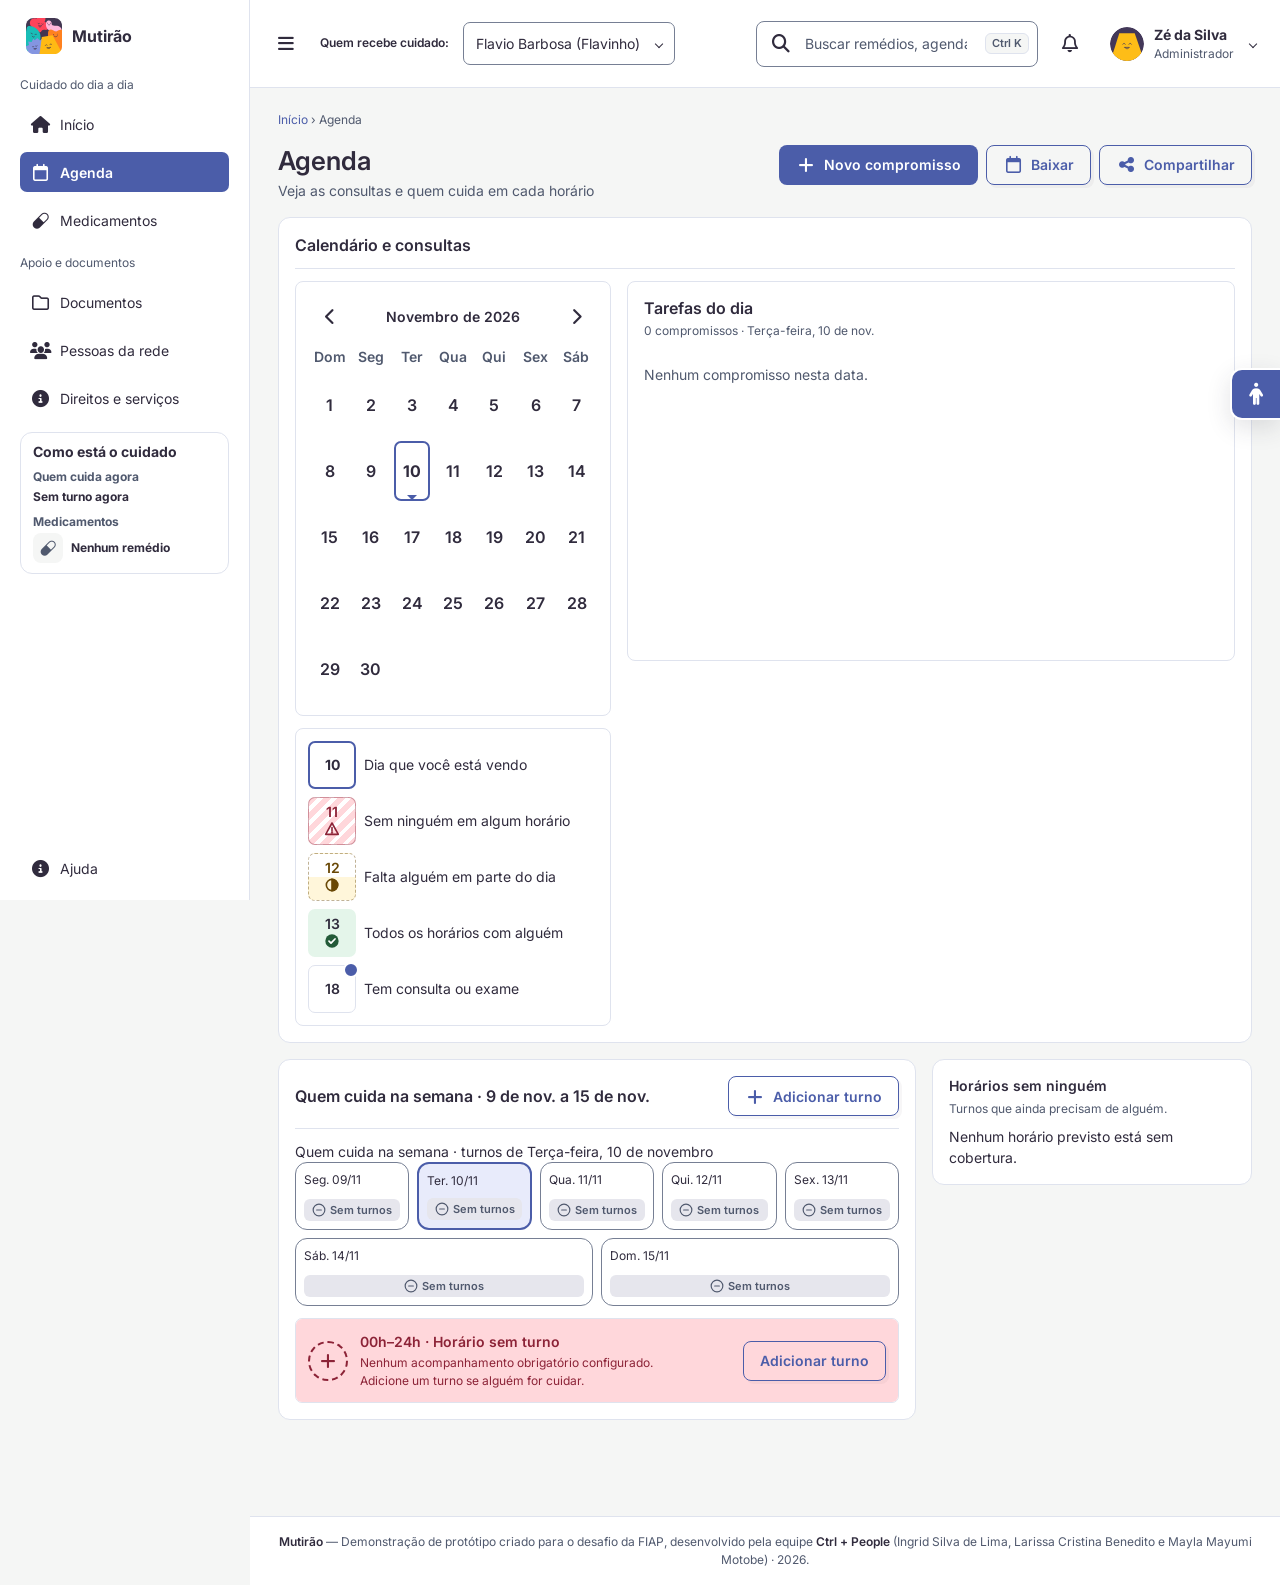
==== agenda.html @ a6b00990 "feat: adiciona rodape semantico nas paginas e ajusta altura do login" ====
<!doctype html>
<html lang="pt-BR">

<head>
  <meta charset="UTF-8" />
  <meta name="viewport" content="width=device-width, initial-scale=1.0" />

  <!-- SEO Principal -->
  <title>Mutirão | Agenda de Turnos, Compromissos e Escalas</title>
  <meta name="description"
    content="Organize turnos de cuidado, compromissos e tarefas diárias em uma agenda compartilhada entre familiares e cuidadores no Mutirão." />
  <meta name="robots" content="index, follow" />
  <meta name="application-name" content="Mutirão" />
  <meta name="author"
    content="Grupo Ctrl + People — Ingrid Silva de Lima, Larissa Cristina Benedito e Mayla Mayumi Motobe" />
  <meta name="theme-color" content="#8495E1" />

  <!-- Open Graph / Compartilhamento Social -->
  <meta property="og:type" content="website" />
  <meta property="og:locale" content="pt_BR" />
  <meta property="og:site_name" content="Mutirão" />
  <meta property="og:title" content="Mutirão | Agenda de Turnos, Compromissos e Escalas" />
  <meta property="og:description"
    content="Organize turnos de cuidado, compromissos e tarefas diárias em uma agenda compartilhada entre familiares e cuidadores no Mutirão." />

  <!-- Twitter Card -->
  <meta name="twitter:card" content="summary_large_image" />
  <meta name="twitter:title" content="Mutirão | Agenda de Turnos, Compromissos e Escalas" />
  <meta name="twitter:description"
    content="Organize turnos de cuidado, compromissos e tarefas diárias em uma agenda compartilhada entre familiares e cuidadores no Mutirão." />

  <link rel="canonical" href="https://mutirao-citizen-tech.vercel.app/agenda.html" />
  <meta property="og:url" content="https://mutirao-citizen-tech.vercel.app/agenda.html" />
  <meta property="og:image"
    content="https://mutirao-citizen-tech.vercel.app/assets/media/favicon_io/android-chrome-512x512.png" />
  <meta name="twitter:image"
    content="https://mutirao-citizen-tech.vercel.app/assets/media/favicon_io/android-chrome-512x512.png" />

  <!-- Favicons e Web App Manifest -->
  <link rel="icon" href="assets/media/favicon_io/favicon.ico" sizes="any" />
  <link rel="icon" type="image/png" sizes="32x32" href="assets/media/favicon_io/favicon-32x32.png" />
  <link rel="icon" type="image/png" sizes="16x16" href="assets/media/favicon_io/favicon-16x16.png" />
  <link rel="apple-touch-icon" sizes="180x180" href="assets/media/favicon_io/apple-touch-icon.png" />
  <link rel="manifest" href="assets/media/favicon_io/site.webmanifest" />

  <link rel="preconnect" href="https://fonts.googleapis.com" />
  <link rel="preconnect" href="https://fonts.gstatic.com" crossorigin />
  <link rel="stylesheet" href="https://fonts.googleapis.com/css2?family=Inter:wght@400;600;700&display=swap"
    media="print" onload="this.media='all'" />
  <noscript>
    <link rel="stylesheet" href="https://fonts.googleapis.com/css2?family=Inter:wght@400;600;700&display=swap" />
  </noscript>
  <link rel="stylesheet" href="https://cdnjs.cloudflare.com/ajax/libs/font-awesome/6.7.2/css/all.min.css"
    crossorigin="anonymous" referrerpolicy="no-referrer" />
  <link rel="stylesheet" href="https://cdn.jsdelivr.net/npm/bootstrap-icons@1.11.3/font/bootstrap-icons.min.css" />
  <link rel="stylesheet" href="assets/css/variaveis.css" />
  <link rel="stylesheet" href="assets/css/style.css" />
  <link rel="stylesheet" href="assets/css/acessibilidade.css" />
  <link rel="stylesheet" href="assets/css/mvp-telas.css" />
  <link rel="stylesheet" href="assets/css/componentes.css" />
  <link rel="stylesheet" href="assets/css/agenda.css" />
  <script src="assets/js/script.js" defer></script>
  <script src="assets/js/acessibilidade.js" defer></script>
  <script src="assets/js/nucleo-cuidado.js" defer></script>
  <script src="assets/js/agenda.js" defer></script>
</head>

<body>
  <a class="pular-conteudo" href="#conteudo">Pular para o conteúdo</a>
  <header class="barra-topo">
    <button id="alternar-menu" class="botao-icone" aria-label="Abrir ou fechar o menu" aria-controls="barra-lateral"
      aria-expanded="true"><i class="fa-solid fa-bars" aria-hidden="true"></i></button>
    <span class="barra-topo__rotulo-pessoa">Quem recebe cuidado:</span>
    <details class="seletor-pessoa">
      <summary>Pessoa acompanhada</summary>
      <div class="painel-flutuante"><span data-identidade-acompanhada>Pessoa acompanhada</span></div>
    </details>
    <div class="barra-topo__acoes">
      <button class="botao-icone" data-busca-topo aria-label="Buscar uma página"><i class="fa-solid fa-magnifying-glass"
          aria-hidden="true"></i></button>
      <details class="menu-notificacoes">
        <summary class="botao-icone botao-icone--notificacao" aria-label="Avisos (3 novos)">
          <i class="fa-regular fa-bell" aria-hidden="true"></i>
        </summary>
        <section class="painel-flutuante menu-notificacoes__painel" aria-labelledby="titulo-alertas">
          <header class="menu-notificacoes__cabecalho">
            <div>
              <h2 id="titulo-alertas">Avisos</h2>

            </div>
          </header>
          <ul class="menu-notificacoes__lista"></ul>
        </section>
      </details>
      <details class="menu-perfil">
        <summary aria-label="Menu do perfil de Zé da Silva"><img src="assets/media/mascotes/icone-mascote-cubado.svg"
            alt=""><span><strong>Zé da
              Silva</strong><small>Administrador</small></span></summary>
        <div class="painel-flutuante"><a href="meu-perfil.html"><i class="fa-regular fa-user" aria-hidden="true"></i>Meu
            perfil</a><a href="configuracoes.html"><i class="fa-solid fa-gear"
              aria-hidden="true"></i>Configurações</a><button type="button" class="painel-flutuante__acao--sair"
            data-acao="sair"><i class="fa-solid fa-right-from-bracket" aria-hidden="true"></i>Sair</button>
        </div>
      </details>
    </div>
  </header>
  <aside id="barra-lateral" class="barra-lateral">
    <a class="barra-lateral__marca" href="home.html">
      <img src="assets/media/marca/logo-mutirao.svg" alt="Mutirão" width="44" height="44" />
      <span>Mutirão</span>
    </a>
    <a class="barra-lateral__perfil-mobile" href="meu-perfil.html">
      <img src="assets/media/mascotes/icone-mascote-cubado.svg" alt="">
      <span><strong>Zé da Silva</strong><small>Administrador · Meu perfil</small></span>
      <span aria-hidden="true">›</span>
    </a>
    <nav aria-label="Menu principal">
      <p>Cuidado do dia a dia</p>
      <a href="home.html"><i class="fa-solid fa-house" aria-hidden="true"></i>Início</a>
      <a href="agenda.html" aria-current="page"><i class="fa-regular fa-calendar" aria-hidden="true"></i>Agenda</a>
      <a href="medicamentos.html"><i class="bi bi-capsule" aria-hidden="true"></i>Medicamentos</a>
      <p>Apoio e documentos</p>
      <a href="documentos.html"><i class="fa-regular fa-folder" aria-hidden="true"></i>Documentos</a>
      <a href="pessoas.html"><i class="fa-solid fa-users" aria-hidden="true"></i>Pessoas da rede</a>
      <a href="direitos.html"><i class="fa-solid fa-circle-info" aria-hidden="true"></i>Direitos e serviços</a>
    </nav>
    <section class="cartao-status" aria-labelledby="titulo-status">
      <h2 id="titulo-status">Como está o cuidado</h2>
      <h3>Quem cuida agora</h3>
      <div class="cartao-status__linha" data-status-turno><img src="assets/media/mascotes/icone-mascote-forma.svg"
          alt="" hidden><span><strong>Sem turno cadastrado</strong><small></small></span></div>
      <h3>Medicamentos</h3>
      <div class="cartao-status__linha" data-status-medicamento><i class="bi bi-capsule"
          aria-hidden="true"></i><span><strong>Nenhum remédio na rotina</strong><small></small></span></div>
    </section>
    <nav class="barra-lateral__suporte" aria-label="Ajuda e ajustes"><a class="barra-lateral__link--apenas-mobile"
        href="configuracoes.html"><i class="fa-solid fa-gear" aria-hidden="true"></i>Configurações</a><a
        href="ajuda.html"><i class="fa-solid fa-circle-info" aria-hidden="true"></i>Ajuda</a><button type="button"
        class="barra-lateral__link--apenas-mobile barra-lateral__link--sair" data-acao="sair"><i
          class="fa-solid fa-right-from-bracket" aria-hidden="true"></i>Sair</button></nav>
  </aside>
  <main class="conteudo-pagina agenda" id="conteudo" data-pagina-mvp="agenda">
    <nav class="agenda__trilha" aria-label="Você está em"><a href="home.html">Início</a> <span
        aria-hidden="true">›</span> Agenda</nav>
    <header class="agenda__cabecalho">
      <div>
        <h1>Agenda</h1>
        <p>Veja as consultas e quem cuida em cada horário</p>
      </div>
      <div class="agenda__acoes">
        <button type="button" class="botao botao--primario" data-dialogo="dialogo-novo-compromisso"><i
            class="fa-solid fa-plus" aria-hidden="true"></i> Novo compromisso</button>
        <button type="button" class="botao botao--secundario" data-dialogo="dialogo-exportar-agenda"><i
            class="fa-regular fa-calendar" aria-hidden="true"></i> Baixar</button>
        <button type="button" class="botao botao--secundario" data-dialogo="dialogo-compartilhar-agenda"><i
            class="fa-solid fa-share-nodes" aria-hidden="true"></i> Compartilhar</button>
      </div>
    </header>

    <section class="cartao agenda__painel">
      <h2>Calendário e consultas</h2>
      <div class="agenda__visao-geral">
        <div class="agenda__coluna-calendario">
          <div class="calendario-mensal" data-mes="agenda">
            <div class="calendario-mensal__cabecalho">
              <button type="button" class="botao-icone" data-passo-mes="-1" aria-label="Mês anterior"><i
                  class="fa-solid fa-chevron-left" aria-hidden="true"></i></button>
              <strong data-titulo-mes></strong>
              <button type="button" class="botao-icone" data-passo-mes="1" aria-label="Próximo mês"><i
                  class="fa-solid fa-chevron-right" aria-hidden="true"></i></button>
            </div>
            <div class="calendario-mensal__grade" role="group" aria-label="Calendário">
              <span aria-hidden="true">Dom</span><span aria-hidden="true">Seg</span><span
                aria-hidden="true">Ter</span><span aria-hidden="true">Qua</span><span aria-hidden="true">Qui</span><span
                aria-hidden="true">Sex</span><span aria-hidden="true">Sáb</span>
              <div class="calendario-mensal__dias"></div>
            </div>
          </div>
          <div class="agenda__legenda">
            <p><span class="agenda__amostra agenda__amostra--selecionado" aria-hidden="true">10</span> Dia que você está
              vendo</p>
            <p><span class="agenda__amostra calendario-mensal__dia--sem-ninguem" aria-hidden="true">11<span
                  class="calendario-mensal__simbolo"><svg viewBox="0 0 24 24" width="16" height="16" fill="none"
                    stroke="currentColor" stroke-width="2.4" stroke-linecap="round" stroke-linejoin="round">
                    <path d="M12 3 2.5 20h19z" />
                    <path d="M12 10v4.5" />
                    <circle cx="12" cy="17.3" r=".6" fill="currentColor" />
                  </svg></span></span> Sem ninguém em algum horário</p>
            <p><span class="agenda__amostra calendario-mensal__dia--parcial" aria-hidden="true">12<span
                  class="calendario-mensal__simbolo"><svg viewBox="0 0 24 24" width="16" height="16" fill="none"
                    stroke="currentColor" stroke-width="2.4">
                    <circle cx="12" cy="12" r="8.5" />
                    <path d="M12 3.5a8.5 8.5 0 0 1 0 17z" fill="currentColor" />
                  </svg></span></span> Falta alguém em parte do dia</p>
            <p><span class="agenda__amostra calendario-mensal__dia--coberto" aria-hidden="true">13<span
                  class="calendario-mensal__simbolo"><svg viewBox="0 0 24 24" width="16" height="16">
                    <circle cx="12" cy="12" r="10" fill="currentColor" />
                    <path d="m7.5 12.3 3 3 6-6.3" fill="none" stroke="#fff" stroke-width="2.6" stroke-linecap="round"
                      stroke-linejoin="round" />
                  </svg></span></span> Todos os horários com alguém</p>
            <p><span class="agenda__amostra calendario-mensal__dia--consulta" aria-hidden="true">18<span
                  class="calendario-mensal__selo-consulta"></span></span> Tem consulta ou exame</p>
          </div>
        </div>

        <section class="agenda__tarefas">
          <div class="agenda__tarefas-cabecalho">
            <h3>Tarefas do dia</h3>
            <p data-resumo-dia></p>
          </div>
          <div class="agenda__lacuna" data-lacuna-dia hidden>
            <span class="agenda__icone-descoberto" aria-hidden="true"><i class="fa-solid fa-plus"></i></span>
            <div>
              <strong data-titulo-lacuna></strong>
              <p>Esse horário precisa de cobertura.</p>
            </div>
            <a href="#escala" class="botao botao--secundario" data-ver-turno>Ver na escala</a>
          </div>
          <div data-eventos></div>
          <div data-tarefas-diarias></div>
        </section>
      </div>
    </section>

    <div class="agenda__inferior" id="escala">
      <section class="cartao agenda__painel">
        <div class="agenda__painel-cabecalho">
          <h2 data-titulo-escala tabindex="-1">Quem cuida na semana · 9 a 15 nov.</h2>
          <button type="button" class="botao botao--secundario" data-adicionar-turno-cabecalho
            data-dialogo-dinamico="dialogo-cobrir-horario" data-adicionar-turno hidden>
            <i class="fa-solid fa-plus" aria-hidden="true"></i> Adicionar turno
          </button>
        </div>
        <p class="agenda__subtitulo-escala" data-subtitulo-escala></p>
        <div class="agenda__semana" data-semana></div>
        <div data-turnos></div>
      </section>
      <section class="cartao agenda__painel agenda__descobertos">
        <h2>Horários sem ninguém</h2>
        <p>Turnos que ainda precisam de alguém.</p>
        <div data-lacunas></div>
      </section>
    </div>

    <dialog class="dialogo-mvp dialogo-mvp--compartilhar" id="dialogo-compartilhar-agenda"
      aria-labelledby="titulo-compartilhar-agenda">
      <div class="dialogo-mvp__cabecalho">
        <h2 id="titulo-compartilhar-agenda">Compartilhar agenda</h2>
        <form method="dialog"><button class="botao-icone" aria-label="Fechar"><i class="fa-solid fa-xmark"
              aria-hidden="true"></i></button></form>
      </div>
      <p>Escolha o período e o que quer mandar para a família.</p>
      <label class="dialogo-mvp__rotulo-compartilhar">Período
        <select data-periodo-compartilhar>
          <option value="semana" selected>Semana escolhida</option>
          <option value="dia">Só o dia escolhido</option>
        </select>
      </label>
      <fieldset class="dialogo-mvp__opcoes">
        <legend>O que vai na mensagem</legend>
        <label><input type="checkbox" value="Compromissos" checked> Consultas e compromissos da semana</label>
        <label><input type="checkbox" value="Escala de quem cuida"> Escala de quem cuida</label>
        <label><input type="checkbox" value="Tarefas"> Tarefas do dia</label>
      </fieldset>
      <label class="dialogo-mvp__rotulo-compartilhar">Como a mensagem vai ficar<textarea data-previa-compartilhar
          readonly rows="6"></textarea></label>
      <p class="dialogo-mvp__retorno" data-retorno-compartilhar role="status" aria-live="polite"></p>
      <div class="dialogo-mvp__acoes">
        <button class="botao botao--secundario" type="button" data-compartilhar="copy"><i class="fa-regular fa-copy"
            aria-hidden="true"></i> Copiar</button>
        <button class="botao botao--secundario" type="button" data-compartilhar="whatsapp"><i
            class="fa-brands fa-whatsapp" aria-hidden="true"></i> Abrir no WhatsApp</button>
        <button class="botao botao--secundario" type="button" data-compartilhar="email"><i
            class="fa-regular fa-envelope" aria-hidden="true"></i> Abrir no e-mail</button>
        <button class="botao botao--primario" type="button" data-compartilhar="native"><i
            class="fa-solid fa-share-nodes" aria-hidden="true"></i> Compartilhar</button>
      </div>
      <p role="status" data-status-compartilhar></p>
    </dialog>

    <dialog class="dialogo-mvp dialogo-mvp--compacto" id="dialogo-exportar-agenda"
      aria-labelledby="titulo-exportar-agenda">
      <div class="dialogo-mvp__cabecalho">
        <h2 id="titulo-exportar-agenda">Baixar agenda</h2>
        <form method="dialog"><button class="botao-icone" aria-label="Fechar"><i class="fa-solid fa-xmark"
              aria-hidden="true"></i></button></form>
      </div>
      <p>Baixe as consultas do mês para colocar no calendário do celular (Google Agenda, Apple Calendário ou Outlook).
      </p>
      <div class="dialogo-mvp__acoes">
        <button type="button" class="botao botao--secundario" data-fechar-dialogo>Fechar</button>
        <button data-agenda-exportar class="botao botao--primario" type="button">Baixar o calendário</button>
      </div>
    </dialog>

    <dialog class="dialogo-mvp" id="dialogo-novo-compromisso" aria-labelledby="titulo-novo-compromisso">
      <div class="dialogo-mvp__cabecalho">
        <h2 id="titulo-novo-compromisso" data-titulo-dialogo-evento>Novo compromisso</h2>
        <form method="dialog"><button class="botao-icone" aria-label="Fechar"><i class="fa-solid fa-xmark"
              aria-hidden="true"></i></button></form>
      </div>
      <form class="formulario-mvp" data-formulario-mvp="evento">
        <input type="hidden" name="id" value="">
        <label>Título<input type="text" name="titulo" value="" required></label>
        <label>Data<input type="date" name="dia" value="2026-11-10" required></label>
        <label>Horário<input type="time" name="hora" value="" required></label>
        <label>Local<input type="text" name="local" value="" required></label>
        <label>Quem acompanha<select name="acompanhante" required></select></label>
        <div class="dialogo-mvp__acoes">
          <button type="button" class="botao botao--secundario" data-fechar-dialogo>Cancelar</button>
          <button type="submit" class="botao botao--primario">Salvar compromisso</button>
        </div>
      </form>
    </dialog>

    <dialog class="dialogo-mvp" id="dialogo-cobrir-horario" aria-labelledby="titulo-cobrir-horario">
      <div class="dialogo-mvp__cabecalho">
        <h2 id="titulo-cobrir-horario">Horário sem ninguém</h2>
        <form method="dialog"><button class="botao-icone" aria-label="Fechar"><i class="fa-solid fa-xmark"
              aria-hidden="true"></i></button></form>
      </div>
      <div class="dialogo-mvp__aviso-caixa dialogo-mvp__aviso-caixa--alerta">
        <strong data-contexto-turno></strong>
        <span>Ninguém da família pegou esse horário ainda.</span>
      </div>
      <form class="formulario-mvp" data-formulario-mvp="cobertura">
        <label hidden>Com que frequência?
          <select name="escopoTurno" disabled>
            <option value="pontual">Só nesta data</option>
            <option value="semanal">Repetir toda semana neste dia</option>
            <option value="diario">Repetir todos os dias</option>
          </select>
        </label>
        <div class="dialogo-mvp__opcoes">
          <label><input type="checkbox" name="cobrirTudo" checked data-cobrir-tudo> Ficar o horário todo</label>
        </div>
        <div class="agenda__grade-horarios" data-horarios-cobertura hidden>
          <label>Chego às<select name="inicio"></select></label>
          <label>Saio às<select name="fim"></select></label>
        </div>
        <p class="agenda__previa-turno" data-previa-nova-cobertura></p>
        <div class="dialogo-mvp__acoes">
          <button type="button" class="botao botao--secundario" data-fechar-dialogo>Voltar</button>
          <button type="button" class="botao botao--secundario" data-abrir-atribuir-turno>Pedir para alguém</button>
          <button type="submit" class="botao botao--primario">Ficar nesse horário</button>
        </div>
      </form>
    </dialog>

    <dialog class="dialogo-mvp dialogo-mvp--compacto" id="dialogo-atribuir-turno"
      aria-labelledby="titulo-atribuir-turno">
      <div class="dialogo-mvp__cabecalho">
        <h2 id="titulo-atribuir-turno">Pedir para alguém</h2>
        <form method="dialog"><button class="botao-icone" aria-label="Fechar"><i class="fa-solid fa-xmark"
              aria-hidden="true"></i></button></form>
      </div>
      <p data-atribuir-contexto>Pessoa acompanhada</p>
      <form class="formulario-mvp" data-formulario-mvp="atribuir-turno">
        <label>Responsável
          <select name="responsavel" data-opcoes-rede required>
            <option value="">Selecione uma pessoa</option>
          </select>
        </label>
        <div class="dialogo-mvp__aviso-caixa">
          <strong>Antes de enviar</strong>
          <span>O horário só fica com alguém depois que a pessoa aceitar.</span>
        </div>
        <div class="dialogo-mvp__acoes">
          <button type="button" class="botao botao--secundario" data-voltar-cobrir>Voltar</button>
          <button type="submit" class="botao botao--primario">Enviar pedido</button>
        </div>
      </form>
    </dialog>

    <dialog class="dialogo-mvp" id="dialogo-editar-cobertura" aria-labelledby="titulo-editar-cobertura">
      <div class="dialogo-mvp__cabecalho">
        <h2 id="titulo-editar-cobertura">Mudar meu horário</h2>
        <form method="dialog"><button class="botao-icone" aria-label="Fechar"><i class="fa-solid fa-xmark"
              aria-hidden="true"></i></button></form>
      </div>
      <p class="dialogo-mvp__contexto" data-contexto-turno></p>
      <form class="formulario-mvp" data-formulario-mvp="editar-cobertura">
        <div class="agenda__grade-horarios">
          <label>Chego às<select name="inicio" required></select></label>
          <label>Saio às<select name="fim" required></select></label>
        </div>
        <p class="agenda__previa-turno" data-previa-cobertura></p>
        <div class="dialogo-mvp__secao" data-bloco-cancelar-lote hidden>
          <p class="dialogo-mvp__secao-titulo">Cancelamento em lote</p>
          <p class="formulario-mvp__ajuda" data-texto-cancelar-lote></p>
          <button type="button" class="botao botao--perigo" data-cancelar-todas-coberturas>Cancelar todas as minhas
            participações</button>
        </div>
        <div class="dialogo-mvp__acoes">
          <button type="button" class="botao botao--perigo" data-cancelar-cobertura>Não vou mais poder ficar</button>
          <button type="button" class="botao botao--secundario" data-fechar-dialogo>Voltar</button>
          <button type="submit" class="botao botao--primario">Salvar alterações</button>
        </div>
      </form>
    </dialog>

    <dialog class="dialogo-mvp dialogo-mvp--compacto" id="dialogo-detalhes-compromisso"
      aria-labelledby="titulo-detalhes-compromisso">
      <div class="dialogo-mvp__cabecalho">
        <h2 id="titulo-detalhes-compromisso">Detalhes do compromisso</h2>
        <form method="dialog"><button class="botao-icone" aria-label="Fechar"><i class="fa-solid fa-xmark"
              aria-hidden="true"></i></button></form>
      </div>
      <p data-detalhes-compromisso-pessoa>Pessoa acompanhada</p>
      <div class="dialogo-mvp__detalhe-texto" data-detalhes-compromisso></div>
      <div class="dialogo-mvp__acoes">
        <button type="button" class="botao botao--perigo" data-excluir-compromisso>Excluir</button>
        <button type="button" class="botao botao--secundario" data-editar-compromisso>Editar</button>
        <button type="button" class="botao botao--secundario" data-fechar-dialogo>Voltar à Agenda</button>
        <a class="botao botao--primario" href="documentos.html" data-ver-documentos-compromisso hidden>Ver
          documentos</a>
      </div>
    </dialog>

    <dialog class="dialogo-mvp dialogo-mvp--compacto" id="dialogo-tarefa-ubs" aria-labelledby="titulo-tarefa-ubs">
      <div class="dialogo-mvp__cabecalho">
        <h2 id="titulo-tarefa-ubs">Detalhes da tarefa</h2>
        <form method="dialog"><button class="botao-icone" aria-label="Fechar"><i class="fa-solid fa-xmark"
              aria-hidden="true"></i></button></form>
      </div>
      <p class="dialogo-mvp__contexto" data-tarefa-ubs-contexto></p>
      <div class="dialogo-mvp__acoes">
        <button type="button" class="botao botao--secundario" data-fechar-dialogo>Fechar</button>
        <a class="botao botao--secundario" href="documentos.html" data-documento-tarefa-ubs hidden>Ver receita em
          Documentos</a>
        <button type="button" class="botao botao--primario" data-concluir-tarefa-ubs>Marcar como retirada</button>
      </div>
    </dialog>

    <p role="status" class="agenda__status-geral" data-mvp-status></p>
  </main>
  <footer class="rodape-site">
    <p>
      <strong>Mutirão</strong> — Demonstração de protótipo criado para o desafio da FIAP, desenvolvido pela equipe
      <strong>Ctrl + People</strong> (Ingrid Silva de Lima, Larissa Cristina Benedito e Mayla Mayumi Motobe) · 2026.
    </p>
  </footer>
  <nav class="barra-inferior" aria-label="Atalhos principais">
    <a href="home.html"><i class="fa-solid fa-house" aria-hidden="true"></i>Início</a>
    <a href="agenda.html" aria-current="page"><i class="fa-regular fa-calendar" aria-hidden="true"></i>Agenda</a>
    <a href="medicamentos.html"><i class="bi bi-capsule" aria-hidden="true"></i>Medicamentos</a>
    <button type="button" id="botao-mais" aria-controls="barra-lateral" aria-expanded="false"><i
        class="fa-solid fa-bars" aria-hidden="true"></i>Mais</button>
  </nav>
  <!-- VLibras Widget -->
  <script src="https://vlibras.gov.br/app/vlibras-plugin.js"></script>
  <script>
    if (window.VLibras?.Widget) new window.VLibras.Widget({
      rootPath: 'https://vlibras.gov.br/app',
      personalization: 'https://vlibras.gov.br/config/default_logo.json',
      avatar: 'random',
      position: 'R',
    });
  </script>
</body>

</html>
---- assets/css/variaveis.css ----
:root {
  /* Cores da marca e neutras */
  --cor-primaria: #4B5DA9;
  --cor-primaria-hover: #3E4E96;
  --cor-secundaria-clara: #E8EBFB;
  --cor-neutra-escura-01: #302B3D;
  --cor-neutra-media: #50596E;
  --cor-neutra-clara-01: #F5F6F5;
  --cor-neutra-clara-02: #FFFFFF;
  --cor-neutra-clara-03: #DFE3EE;
  --cor-neutra-clara-04: #E6E6ED;

  /* Cores semânticas de superfície e texto */
  --cor-fundo-pagina: var(--cor-neutra-clara-01);
  --cor-superficie: var(--cor-neutra-clara-02);
  --cor-superficie-suave: var(--cor-secundaria-clara);
  --cor-texto-principal: var(--cor-neutra-escura-01);
  --cor-texto-secundario: var(--cor-neutra-media);
  --cor-borda-sutil: var(--cor-neutra-clara-03);
  --cor-borda-controle: #767F94;

  /* Cores semânticas de estado */
  --cor-aviso-sucesso: #235A38;
  --cor-aviso-sucesso-claro: #E4F5EA;
  --cor-aviso-atencao-claro: #FFF6DA;
  --cor-aviso-atencao-escuro: #694806;
  --cor-aviso-alerta-claro: #FFD7DB;
  --cor-aviso-alerta-escuro: #8C2337;
  --cor-aviso-info-claro: var(--cor-secundaria-clara);
  --cor-aviso-info-escuro: var(--cor-primaria);
  --cor-backdrop: #302b3d55;
  --cor-backdrop-dialogo: rgb(0 0 0 / 48%);

  /* Tipografia */
  --fonte-interface: "Inter", system-ui, sans-serif;
  --fonte-titulo: var(--fonte-interface);
  --fonte-manuscrita: var(--fonte-interface);
  --peso-regular: 400;
  --peso-semibold: 600;
  --peso-negrito: 700;
  --texto-titulo-pagina: 1.625rem;
  --texto-titulo-secao: 1.25rem;
  --texto-titulo-cartao: 1rem;
  --texto-interface: 0.875rem;
  --texto-legenda: 0.75rem;
  --texto-micro: 0.6875rem;

  /* Dimensões de layout e grid */
  --largura-menu-lateral: 250px;
  --altura-barra-superior: 88px;
  --altura-barra-inferior-mobile: 68px;
  --tamanho-alvo-toque: 44px;
  --gap-dashboard: 20px;

  /* Espaçamentos, bordas, sombras e camadas */
  --espaco-xs: 4px;
  --espaco-sm: 8px;
  --espaco-md: 12px;
  --espaco-lg: 16px;
  --espaco-xl: 24px;
  --raio-sm: 6px;
  --raio-md: 7px;
  --raio-lg: 8px;
  --raio-xl: 12px;
  --raio-pill: 999px;
  --borda-padrao: 1px solid var(--cor-borda-sutil);
  --borda-controle: 1px solid var(--cor-borda-controle);
  --sombra-cartao: none;
  --sombra-popover: 0 4px 14px #302b3d16;
  --sombra-elevada: 0 8px 24px #302b3d22;
  --transicao-padrao: 0.15s ease;
  --anel-foco: 2px solid var(--cor-primaria);
  --z-sidebar-mobile: 10;
  --z-topbar: 20;
  --z-popover: 30;
  --z-skip-link: 50;
  --z-acessibilidade-botao: 60;
  --z-acessibilidade-fundo: 65;
  --z-acessibilidade-painel: 70;
  --cor-switch-thumb: var(--cor-neutra-clara-02);
  --cor-logo-fundo: var(--cor-neutra-clara-02);
  --cor-sombra: #302b3d0a;
  --cor-porta-remedios-fundo: var(--cor-superficie-suave);
  --pote-borda: #50596E;
  --pote-espessura: 1.5px;
  --pote-tampa: #C5CDF0;
  --pote-tampa-escura: #8495E1;
  --pote-aba: #8495E1;
  --pote-vidro: #FFFFFF;
  --pote-fundo: #F5F6F5;
  --pote-fundo-borda: #DFE3EE;
  --pote-brilho: transparent;
  --pote-check-fundo: var(--cor-primaria);
  --pote-check-cor: #FFFFFF;
  --pote-texto: var(--cor-texto-principal);
  --cor-mural: #E6E6ED;
  --cor-postit-manteiga: #FFF6C8;
  --cor-postit-branco: #FFFFFF;
  --postit-borda: 1px solid #DFE3EE;
  --postit-sombra: 0 6px 16px #302b3d1f;
  --pote-duracao: 0.6s;
  --pote-curva: cubic-bezier(0.34, 1.25, 0.64, 1);
  --espessura-borda: 1px;

  font-family: var(--fonte-interface);
  color: var(--cor-texto-principal);
}

html.tema--acolhedor {
  --cor-primaria: #146A3A;
  --cor-primaria-hover: #0F5A30;
  --cor-secundaria-clara: #CDE7DD;
  --cor-neutra-escura-01: #12332E;
  --cor-neutra-media: #3E5A54;
  --cor-neutra-clara-01: #FCFBF7;
  --cor-neutra-clara-03: #12332E;
  --cor-neutra-clara-04: #EEF3F1;
  --cor-fundo-pagina: #FCFBF7;
  --cor-superficie-suave: #CDE7DD;
  --cor-texto-principal: #12332E;
  --cor-texto-secundario: #3E5A54;
  --cor-borda-sutil: #12332E;
  --cor-borda-controle: #12332E;
  --cor-aviso-sucesso: #146A3A;
  --cor-aviso-sucesso-claro: #CDE7DD;
  --cor-aviso-atencao-claro: #FFE59A;
  --cor-aviso-atencao-escuro: #5A3D00;
  --cor-aviso-alerta-claro: #FFD3C9;
  --cor-aviso-alerta-escuro: #A8201A;
  --cor-aviso-info-claro: #F3ECFC;
  --cor-aviso-info-escuro: #3F3A8F;
  --cor-backdrop: #12332e66;
  --fonte-interface: "Onest", system-ui, sans-serif;
  --fonte-titulo: "Gloock", Georgia, serif;
  --fonte-manuscrita: "Gochi Hand", "Onest", cursive;
  --raio-lg: 12px;
  --raio-xl: 16px;
  --espessura-borda: 2px;
  --borda-padrao: 2px solid var(--cor-borda-sutil);
  --borda-controle: 2px solid var(--cor-borda-controle);
  --cor-sombra: #12332E;
  --sombra-cartao: 3px 3px 0 var(--cor-sombra);
  --sombra-popover: 5px 5px 0 var(--cor-sombra);
  --sombra-elevada: 8px 8px 0 var(--cor-sombra);
  --anel-foco: 3px solid #1B5FA8;
  --cor-porta-remedios-fundo: #CDE7DD;
  --pote-borda: #12332E;
  --pote-espessura: 2px;
  --pote-tampa: linear-gradient(100deg, #F9D986F2 0%, #F6C445F2 50%, #C59D37F2 100%);
  --pote-tampa-escura: #C59D37;
  --pote-aba: #F6C445;
  --pote-vidro: #EEF3F1;
  --pote-fundo: linear-gradient(180deg, #CFD9D6 0%, #E8EDED 35%, #F7FAFA 100%);
  --pote-fundo-borda: #12332E59;
  --pote-brilho: #FFFFFF1F;
  --pote-check-fundo: #C9A7F0;
  --pote-check-cor: #12332E;
  --pote-texto: #12332E;
  --cor-mural: #D9D9D9;
  --cor-postit-manteiga: #FFF6C8;
  --cor-postit-branco: #FFFFFF;
  --postit-borda: 1.5px solid #12332E;
  --postit-sombra: 5px 5px 0 #12332E;
}

/* Tema de alto contraste (Recursos Assistivos) */
html.acessibilidade--alto-contraste {
  --cor-primaria: #FFE600;
  --cor-primaria-hover: #FFF066;
  --cor-secundaria-clara: #1A1F2B;
  --cor-neutra-escura-01: #FFFFFF;
  --cor-neutra-media: #E2E8F0;
  --cor-neutra-clara-01: #000000;
  --cor-neutra-clara-02: #0D0D0D;
  --cor-neutra-clara-03: #FFFFFF;
  --cor-neutra-clara-04: #262626;
  --cor-fundo-pagina: #000000;
  --cor-superficie: #0D0D0D;
  --cor-superficie-suave: #1A1F2B;
  --cor-texto-principal: #FFFFFF;
  --cor-texto-secundario: #E2E8F0;
  --cor-borda-sutil: #FFFFFF;
  --cor-borda-controle: #FFFFFF;
  --cor-aviso-sucesso: #86EFAC;
  --cor-aviso-sucesso-claro: #052E16;
  --cor-aviso-atencao-claro: #422006;
  --cor-aviso-atencao-escuro: #FDE047;
  --cor-aviso-alerta-claro: #450A0A;
  --cor-aviso-alerta-escuro: #FCA5A5;
  --cor-aviso-info-claro: #172554;
  --cor-aviso-info-escuro: #93C5FD;
  --cor-backdrop: rgba(0, 0, 0, 0.82);
  --cor-backdrop-dialogo: var(--cor-backdrop);
  --cor-switch-thumb: #0D0D0D;
  --cor-logo-fundo: #FFFFFF;
  --anel-foco: 3px solid #FFE600;
  --cor-sombra: transparent;
  --sombra-cartao: none;
  --cor-porta-remedios-fundo: #0D0D0D;
  --pote-borda: #FFFFFF;
  --pote-tampa: #FFE600;
  --pote-tampa-escura: #FFE600;
  --pote-aba: #FFE600;
  --pote-vidro: #0D0D0D;
  --pote-fundo: #000000;
  --pote-fundo-borda: #FFFFFF;
  --pote-brilho: transparent;
  --pote-check-fundo: #FFE600;
  --pote-check-cor: #000000;
  --cor-mural: #000000;
  --cor-postit-manteiga: #0D0D0D;
  --cor-postit-branco: #0D0D0D;
  --postit-borda: 2px solid #FFFFFF;
  --postit-sombra: none;
}

@media (width < 1150px) {
  :root {
    --altura-barra-superior: calc(76px + env(safe-area-inset-top));
    --texto-titulo-pagina: 1.375rem;
    --texto-titulo-secao: 1.125rem;
    --gap-dashboard: 14px;
  }
}

/* Estilos globais base */
*,
*::before,
*::after {
  box-sizing: border-box;
}

body {
  margin: 0;
  min-height: 100dvh;
  background: var(--cor-fundo-pagina);
  color: var(--cor-texto-principal);
  font-family: var(--fonte-interface);
  font-size: var(--texto-interface);
  line-height: 1.5;
  -webkit-font-smoothing: antialiased;
}

h1,
h2,
h3,
h4 {
  margin: 0;
  font-family: var(--fonte-titulo);
  font-weight: var(--peso-negrito);
  line-height: 1.25;
}

h1 {
  font-size: var(--texto-titulo-pagina);
}

h2 {
  font-size: var(--texto-titulo-secao);
}

h3 {
  font-size: var(--texto-titulo-cartao);
}

button,
input,
select,
textarea {
  font: inherit;
}

button,
summary {
  cursor: pointer;
}

a {
  color: inherit;
  text-decoration: none;
}

:focus-visible {
  outline: var(--anel-foco);
  outline-offset: 2px;
}
---- assets/css/style.css ----
.pular-conteudo {
  position: fixed;
  top: -100px;
  left: var(--espaco-lg);
  z-index: var(--z-skip-link);
  padding: var(--espaco-sm) var(--espaco-md);
  border-radius: var(--raio-md);
  background: var(--cor-primaria);
  color: var(--cor-neutra-clara-02);
  font-weight: var(--peso-semibold);
}

.pular-conteudo:focus-visible {
  top: var(--espaco-md);
}

:is(.fa-solid, .fa-regular, .fa-brands, .bi) {
  display: inline-flex;
  align-items: center;
  justify-content: center;
  width: 20px;
  height: 20px;
  font-size: 1.0625rem;
  line-height: 1;
  flex: none;
}

.bi::before {
  vertical-align: 0;
}

.barra-topo .botao-icone :is(.fa-solid, .fa-regular, .bi) {
  font-size: 1.125rem;
}

.barra-inferior :is(.fa-solid, .fa-regular, .bi) {
  width: 22px;
  height: 22px;
  font-size: 1.125rem;
}

.cartao-status__linha :is(.fa-solid, .fa-regular, .bi) {
  font-size: 1rem;
}

.barra-topo {
  position: fixed;
  inset: 0 0 auto var(--largura-menu-lateral);
  min-height: var(--altura-barra-superior);
  display: flex;
  flex-wrap: wrap;
  align-items: center;
  gap: var(--espaco-sm) 14px;
  padding: var(--espaco-lg);
  background: var(--cor-superficie);
  border-bottom: var(--borda-padrao);
  z-index: var(--z-topbar);
  transition: left var(--transicao-padrao);
}

.barra-topo__rotulo-pessoa {
  font-size: var(--texto-legenda);
  font-weight: var(--peso-semibold);
  line-height: 1.2;
}

.barra-topo__acoes {
  margin-left: auto;
  display: flex;
  align-items: center;
  gap: var(--espaco-md);
}

.busca-topo {
  position: relative;
  display: flex;
  align-items: center;
  width: clamp(200px, 22vw, 340px);
  min-height: 40px;
  padding: 0 var(--espaco-sm) 0 4px;
  border: var(--borda-controle);
  border-radius: var(--raio-lg);
  background: var(--cor-superficie);
  transition: width 0.2s ease, border-color var(--transicao-padrao), background-color var(--transicao-padrao);
}

.busca-topo:focus-within,
.busca-topo--aberta {
  border-color: var(--cor-primaria);
  background: var(--cor-superficie);
  outline: var(--anel-foco);
  outline-offset: 2px;
}

.busca-topo__gatilho {
  flex: none;
  width: 34px;
  height: 34px;
  min-height: 34px;
  color: var(--cor-texto-secundario);
}

.busca-topo__gatilho:hover {
  background: transparent;
  color: var(--cor-primaria);
}

.busca-topo__input {
  display: block;
  flex: 1 1 auto;
  min-width: 0;
  height: 38px;
  padding: 0 var(--espaco-xs);
  border: 0;
  background: transparent;
  color: var(--cor-texto-principal);
  font: inherit;
  font-size: var(--texto-interface);
  outline: none;
}

.busca-topo__input::placeholder {
  color: var(--cor-texto-secundario);
}

.busca-topo__limpar {
  flex: none;
  display: grid;
  place-items: center;
  width: 26px;
  height: 26px;
  border: 0;
  border-radius: var(--raio-sm);
  background: transparent;
  color: var(--cor-texto-secundario);
  cursor: pointer;
}

.busca-topo__limpar[hidden] {
  display: none;
}

.busca-topo__limpar:hover {
  background: var(--cor-superficie-suave);
  color: var(--cor-texto-principal);
}

.busca-topo__atalho {
  flex: none;
  padding: 2px 6px;
  border: var(--borda-padrao);
  border-radius: var(--raio-sm);
  background: var(--cor-fundo-pagina);
  color: var(--cor-texto-secundario);
  font-family: inherit;
  font-size: var(--texto-micro);
  font-weight: var(--peso-semibold);
  line-height: 1.3;
  pointer-events: none;
}

.busca-topo--com-texto .busca-topo__atalho {
  display: none;
}

.busca-topo__painel {
  position: absolute;
  top: calc(100% + 8px);
  right: 0;
  width: max(100%, 420px);
  max-height: min(440px, 68dvh);
  overflow-y: auto;
  padding: var(--espaco-md);
  border: var(--borda-padrao);
  border-radius: var(--raio-xl);
  background: var(--cor-superficie);
  box-shadow: var(--sombra-popover);
  z-index: var(--z-popover);
}

.busca-topo__recentes {
  display: flex;
  flex-wrap: wrap;
  align-items: center;
  gap: 6px;
  margin-bottom: var(--espaco-sm);
  padding-bottom: var(--espaco-sm);
  border-bottom: var(--borda-padrao);
}

.busca-topo__recentes[hidden] {
  display: none;
}

.busca-topo__recentes-rotulo {
  font-size: var(--texto-micro);
  font-weight: var(--peso-semibold);
  color: var(--cor-texto-secundario);
  text-transform: uppercase;
  letter-spacing: 0.04em;
}

.busca-topo__chip {
  padding: 3px 9px;
  border: var(--borda-padrao);
  border-radius: var(--raio-pill);
  background: var(--cor-fundo-pagina);
  color: var(--cor-texto-principal);
  font: inherit;
  font-size: var(--texto-legenda);
  cursor: pointer;
}

.busca-topo__chip:hover {
  border-color: var(--cor-primaria);
  background: var(--cor-superficie-suave);
  color: var(--cor-primaria);
}

.busca-topo__status {
  margin: 0 0 var(--espaco-xs);
  font-size: var(--texto-micro);
  font-weight: var(--peso-semibold);
  color: var(--cor-texto-secundario);
  text-transform: uppercase;
  letter-spacing: 0.04em;
}

.busca-topo__lista {
  list-style: none;
  margin: 0;
  padding: 0;
  display: grid;
  gap: 4px;
}

.busca-topo__grupo {
  margin-top: var(--espaco-xs);
  padding: 4px 10px 2px;
  font-size: var(--texto-micro);
  font-weight: var(--peso-negrito);
  letter-spacing: 0.05em;
  text-transform: uppercase;
  color: var(--cor-texto-secundario);
}

.busca-topo__lista a {
  display: flex;
  align-items: center;
  gap: var(--espaco-sm);
  min-height: 44px;
  padding: 8px 10px;
  border-radius: var(--raio-md);
  color: var(--cor-texto-principal);
  font-size: var(--texto-interface);
  text-decoration: none;
}

.busca-topo__item-icone {
  flex: none;
  display: grid;
  place-items: center;
  width: 32px;
  height: 32px;
  border-radius: var(--raio-md);
  background: var(--cor-superficie-suave);
  color: var(--cor-primaria);
  font-size: 0.9rem;
}

.busca-topo__item-texto {
  flex: 1;
  display: grid;
  gap: 2px;
  min-width: 0;
}

.busca-topo__item-texto strong {
  font-weight: var(--peso-semibold);
}

.busca-topo__item-texto mark {
  background: var(--cor-superficie-suave);
  color: var(--cor-primaria);
  font-weight: var(--peso-semibold);
  border-radius: 3px;
  padding: 0 2px;
}

.busca-topo__lista small {
  color: var(--cor-texto-secundario);
  font-size: var(--texto-legenda);
}

.busca-topo__lista a:hover,
.busca-topo__lista a:focus-visible {
  background: var(--cor-superficie-suave);
  color: var(--cor-primaria);
}

.busca-topo__lista a:hover .busca-topo__item-icone,
.busca-topo__lista a:focus-visible .busca-topo__item-icone {
  background: var(--cor-superficie);
}

html.tema--acolhedor .busca-topo {
  border: var(--borda-padrao);
  box-shadow: var(--sombra-cartao);
}

html.tema--acolhedor .busca-topo:focus-within,
html.tema--acolhedor .busca-topo--aberta {
  border-color: var(--cor-primaria);
  outline: var(--anel-foco);
  outline-offset: 2px;
}

html.acessibilidade--alto-contraste .busca-topo {
  border: var(--borda-padrao);
}

.botao-icone {
  border: 0;
  padding: 0;
  background: transparent;
  color: inherit;
  width: 40px;
  height: 40px;
  min-height: var(--tamanho-alvo-toque);
  display: inline-flex;
  align-items: center;
  justify-content: center;
  border-radius: var(--raio-md);
}

.botao-icone:hover,
summary:hover {
  background: var(--cor-secundaria-clara);
}

html.tema--acolhedor .barra-topo .botao-icone:not(.busca-topo__gatilho) {
  border: var(--espessura-borda) solid var(--cor-borda-controle);
  background: var(--cor-superficie);
  box-shadow: var(--sombra-cartao);
}

html.tema--acolhedor .barra-topo .botao-icone:not(.busca-topo__gatilho):active {
  transform: translate(2px, 2px);
  box-shadow: 1px 1px 0 var(--cor-sombra);
}

html.acessibilidade--alto-contraste.tema--acolhedor .barra-topo .botao-icone:not(.busca-topo__gatilho) {
  box-shadow: none;
}

.botao-icone--notificacao {
  position: relative;
}

.menu-notificacoes .botao-icone--notificacao[data-nova-notificacao]::before {
  content: "";
  position: absolute;
  top: 7px;
  right: 7px;
  width: 9px;
  height: 9px;
  border-radius: 50%;
  border: 1.5px solid var(--cor-superficie);
  background: var(--cor-aviso-alerta-escuro);
  pointer-events: none;
}

details {
  position: relative;
}

summary {
  list-style: none;
  display: flex;
  align-items: center;
  gap: 10px;
  border-radius: var(--raio-md);
  padding: var(--espaco-sm);
}

summary::-webkit-details-marker {
  display: none;
}

summary::after {
  content: "";
  width: 6px;
  height: 6px;
  border: solid currentColor;
  border-width: 0 1px 1px 0;
  transform: rotate(45deg);
  margin-left: 6px;
}

.seletor-pessoa summary {
  border: var(--borda-controle);
  padding: 10px var(--espaco-md);
  min-height: 32px;
}

.painel-flutuante {
  position: absolute;
  top: calc(100% + 6px);
  right: 0;
  min-width: 100%;
  width: max-content;
  max-width: calc(100vw - 32px);
  padding: var(--espaco-md);
  background: var(--cor-superficie);
  border: var(--borda-padrao);
  border-radius: var(--raio-lg);
  box-shadow: var(--sombra-popover);
  z-index: var(--z-popover);
}

.menu-perfil summary {
  min-height: var(--tamanho-alvo-toque);
}

.menu-perfil summary img {
  width: 34px;
  height: 34px;
  flex: none;
}

html.tema--acolhedor :is(.seletor-pessoa, .menu-perfil) summary {
  border: var(--borda-padrao);
  background: var(--cor-superficie);
  box-shadow: var(--sombra-cartao);
}

html.tema--acolhedor :is(.seletor-pessoa, .menu-perfil) summary:active {
  transform: translate(2px, 2px);
  box-shadow: 1px 1px 0 var(--cor-sombra);
}

html.tema--acolhedor .menu-perfil summary img {
  border: 1.5px solid var(--cor-borda-sutil);
  border-radius: 50%;
}

html.acessibilidade--alto-contraste.tema--acolhedor :is(.seletor-pessoa, .menu-perfil) summary {
  box-shadow: none;
}

.menu-perfil .painel-flutuante {
  min-width: 180px;
  padding: 6px;
}

.painel-flutuante :is(a, button):not(.botao, .notificacao__link) {
  width: 100%;
  border: 0;
  background: transparent;
  color: inherit;
  text-align: left;
  display: flex;
  align-items: center;
  gap: 10px;
  min-height: 36px;
  padding: var(--espaco-sm) var(--espaco-md);
  border-radius: var(--raio-md);
  transition: background-color var(--transicao-padrao);
}

.painel-flutuante :is(a, button):not(.botao, .notificacao__link):hover {
  background: var(--cor-superficie-suave);
}

.painel-flutuante__acao--sair {
  color: var(--cor-aviso-alerta-escuro);
  margin-top: var(--espaco-xs);
  border-top: var(--borda-padrao);
  border-radius: 0 0 var(--raio-md) var(--raio-md);
  padding-top: 10px;
}

.painel-flutuante__acao--sair:hover {
  background: var(--cor-aviso-alerta-claro);
}

.menu-notificacoes summary {
  padding: 0;
}

.menu-notificacoes summary::after {
  display: none;
}

.menu-notificacoes[open] summary {
  background: var(--cor-secundaria-clara);
  color: var(--cor-primaria);
}

.menu-notificacoes__painel {
  top: calc(100% + 10px);
  right: 0;
  width: min(380px, calc(100vw - 24px));
  max-height: min(75dvh, 520px);
  overflow-y: auto;
  padding: var(--espaco-lg);
  border-radius: var(--raio-xl);
  box-shadow: var(--sombra-elevada);
  z-index: var(--z-popover);
}

.menu-notificacoes__cabecalho {
  padding-bottom: var(--espaco-md);
  border-bottom: var(--borda-padrao);
}

.barra-topo img,
.cartao-status__linha img,
.barra-lateral__perfil-mobile img {
  width: 40px;
  height: 40px;
  border-radius: 50%;
}

.barra-topo small,
.barra-lateral small {
  display: block;
  font-size: var(--texto-legenda);
  color: var(--cor-neutra-media);
}

.barra-lateral {
  position: fixed;
  inset: 0 auto 0 0;
  width: var(--largura-menu-lateral);
  display: flex;
  flex-direction: column;
  overflow: auto;
  background: var(--cor-neutra-clara-02);
  border-right: var(--borda-padrao);
  padding: 14px 20px var(--espaco-md);
}

.barra-lateral__marca {
  display: flex;
  align-items: center;
  gap: 10px;
  min-height: 40px;
  margin-bottom: var(--espaco-md);
  padding: var(--espaco-xs) 6px;
  border-radius: var(--raio-lg);
  font-size: var(--texto-titulo-cartao);
  font-weight: var(--peso-negrito);
  color: var(--cor-neutra-escura-01);
}

.barra-lateral__marca img {
  width: 36px;
  height: 36px;
  border-radius: 0;
  flex: none;
}

#barra-lateral nav {
  display: flex;
  flex-direction: column;
  gap: var(--espaco-sm);
}

#barra-lateral nav p {
  margin: 6px 0 2px;
  color: var(--cor-neutra-media);
  font-size: var(--texto-legenda);
}

#barra-lateral nav a {
  position: relative;
  display: flex;
  align-items: center;
  gap: 10px;
  min-height: 40px;
  padding: var(--espaco-sm) 10px;
  border-radius: var(--raio-md);
  transition: background-color var(--transicao-padrao), color var(--transicao-padrao);
}

#barra-lateral nav a:hover:not([aria-current="page"]) {
  background: var(--cor-superficie-suave);
  color: var(--cor-primaria);
}

#barra-lateral nav a:is(:active, [aria-current="page"]) {
  background: var(--cor-primaria);
  color: var(--cor-neutra-clara-02);
  font-weight: var(--peso-semibold);
}

html.tema--acolhedor #barra-lateral nav a::before {
  content: "";
  position: absolute;
  left: -20px;
  top: 0;
  bottom: 0;
  width: 7px;
  border-radius: 0 var(--raio-md) var(--raio-md) 0;
  background: var(--cor-primaria);
  opacity: 0;
  transition: opacity var(--transicao-padrao);
}

html.tema--acolhedor #barra-lateral nav a:is(:hover, :active, [aria-current="page"]),
html.acessibilidade--alto-contraste #barra-lateral nav a:is(:hover, :active, [aria-current="page"]) {
  background: var(--cor-primaria);
  color: var(--cor-neutra-clara-02);
  font-weight: var(--peso-semibold);
}

html.tema--acolhedor #barra-lateral nav a:is(:hover, :active, [aria-current="page"])::before {
  opacity: 1;
}

.cartao-status {
  margin-top: 14px;
  border: var(--borda-padrao);
  border-radius: var(--raio-xl);
  padding: 10px var(--espaco-md);
}

.cartao-status h2 {
  font-size: var(--texto-interface);
  margin: 0 0 var(--espaco-sm);
}

.cartao-status h3 {
  font-size: var(--texto-legenda);
  color: var(--cor-neutra-media);
  margin: var(--espaco-sm) 0 var(--espaco-xs);
}

.cartao-status__linha {
  display: flex;
  align-items: center;
  gap: var(--espaco-sm);
  font-size: var(--texto-legenda);
  font-variant-numeric: tabular-nums;
}

.cartao-status__linha+.cartao-status__linha {
  margin-top: var(--espaco-sm);
}

.cartao-status__linha img {
  width: 30px;
  height: 30px;
}

.cartao-status__linha>i {
  flex: none;
  display: grid;
  place-items: center;
  width: 30px;
  height: 30px;
  border-radius: var(--raio-lg);
  background: var(--cor-neutra-clara-01);
  color: var(--cor-texto-secundario);
  font-size: 0.9375rem;
}

.cartao-status__linha--alerta {
  padding: 6px var(--espaco-sm);
  border-radius: var(--raio-lg);
  background: var(--cor-aviso-atencao-claro);
  color: var(--cor-aviso-atencao-escuro);
}

.cartao-status__linha--alerta small {
  color: inherit;
}

.barra-lateral__suporte {
  margin-top: auto;
  padding-top: 10px;
}

body.menu-fechado .barra-lateral {
  display: none;
}

body.menu-fechado .barra-topo {
  left: 0;
}

.conteudo-pagina {
  margin-left: var(--largura-menu-lateral);
  max-width: none;
  min-width: 0;
  padding: calc(var(--topbar-altura-atual, var(--altura-barra-superior)) + var(--espaco-xl)) 28px 96px 28px;
  transition: margin-left var(--transicao-padrao);
}

@media (width >= 1150px) {
  ponto-bot:not([inline]) {
    right: 16px;
    bottom: 16px;
  }
}

.conteudo-pagina h1 {
  margin: 0;
  font-size: var(--texto-titulo-pagina);
}

body.menu-fechado .conteudo-pagina {
  margin-left: 0;
  max-width: none;
}

.cabecalho-pagina {
  display: flex;
  flex-wrap: wrap;
  align-items: center;
  justify-content: space-between;
  gap: var(--espaco-md);
  margin-bottom: var(--espaco-xl);
}

.cabecalho-pagina__subtitulo {
  margin: var(--espaco-xs) 0 0;
  color: var(--cor-texto-secundario);
  font-size: var(--texto-interface);
}

.grade-painel {
  display: grid;
  grid-template-columns: repeat(12, minmax(0, 1fr));
  gap: var(--gap-dashboard);
}

.grade-painel__col-12 {
  grid-column: span 12;
}

.grade-painel__col-8 {
  grid-column: span 8;
}

.grade-painel__col-6 {
  grid-column: span 6;
}

.grade-painel__col-4 {
  grid-column: span 4;
}

.cartao {
  background: var(--cor-superficie);
  border: var(--borda-padrao);
  border-radius: var(--raio-xl);
  padding: var(--espaco-lg);
}

html.tema--acolhedor .cartao {
  box-shadow: var(--sombra-cartao);
}

.cartao__cabecalho {
  display: flex;
  align-items: center;
  justify-content: space-between;
  gap: var(--espaco-sm);
  margin-bottom: var(--espaco-md);
}

.cartao__cabecalho h2 {
  font-size: var(--texto-titulo-cartao);
}

.selo {
  display: inline-flex;
  align-items: center;
  gap: 6px;
  padding: var(--espaco-xs) 10px;
  border-radius: var(--raio-sm);
  font-size: var(--texto-legenda);
  font-weight: var(--peso-semibold);
  font-variant-numeric: tabular-nums;
}

.selo--sucesso {
  background: var(--cor-aviso-sucesso-claro);
  color: var(--cor-aviso-sucesso);
}

.selo--atencao {
  background: var(--cor-aviso-atencao-claro);
  color: var(--cor-aviso-atencao-escuro);
}

.selo--alerta {
  background: var(--cor-aviso-alerta-claro);
  color: var(--cor-aviso-alerta-escuro);
}

.selo--info {
  background: var(--cor-aviso-info-claro);
  color: var(--cor-aviso-info-escuro);
}

.botao {
  display: inline-flex;
  align-items: center;
  justify-content: center;
  gap: var(--espaco-sm);
  min-height: 40px;
  padding: var(--espaco-sm) var(--espaco-lg);
  border: 1px solid transparent;
  border-radius: var(--raio-lg);
  font-size: var(--texto-interface);
  font-weight: var(--peso-semibold);
  transition: background-color var(--transicao-padrao), color var(--transicao-padrao), border-color var(--transicao-padrao);
}

.botao--primario {
  background: var(--cor-primaria);
  color: var(--cor-neutra-clara-02);
}

.botao--primario:hover {
  background: var(--cor-primaria-hover);
}

.botao--secundario {
  background: var(--cor-superficie);
  border-color: var(--cor-borda-sutil);
  color: var(--cor-texto-principal);
}

.botao--secundario:hover {
  background: var(--cor-superficie-suave);
}

.botao--pequeno {
  min-height: 36px;
  padding: 6px var(--espaco-md);
  font-size: var(--texto-legenda);
}

.notificacao p {
  font-variant-numeric: tabular-nums;
}

dialog {
  width: min(440px, calc(100% - 32px));
  padding: var(--espaco-xl);
  color: inherit;
  border: var(--borda-padrao);
  border-radius: var(--raio-xl);
}

dialog h2 {
  font-size: var(--texto-titulo-cartao);
  margin: 0 0 var(--espaco-md);
}

dialog::backdrop {
  background: var(--cor-backdrop);
}

#dialogo-busca {
  width: min(560px, calc(100% - 32px));
  max-height: min(90dvh, calc(100dvh - 32px));
  overflow: auto;
  overscroll-behavior: contain;
  padding: clamp(20px, 4vw, 28px);
  border: 0;
  border-radius: 16px;
  background: var(--cor-superficie);
  color: var(--cor-texto-principal);
  box-shadow: 0 20px 48px rgb(15 23 42 / 16%);
}

#dialogo-busca::backdrop {
  background: var(--cor-backdrop-dialogo);
}

#dialogo-busca form {
  display: grid;
  gap: var(--espaco-md);
}

#dialogo-busca h2 {
  margin: 0;
  font-size: 1.375rem;
  font-weight: var(--peso-negrito);
  line-height: 1.3;
}

#dialogo-busca label {
  font-size: var(--texto-legenda);
  font-weight: var(--peso-semibold);
}

dialog :not(.formulario-mvp)>label>input:not([hidden]):not([type="checkbox"]):not([type="radio"]):not(.editar-ficha__input-etiqueta),
dialog form:not(.formulario-mvp) input:not([hidden]):not([type="checkbox"]):not([type="radio"]):not(.editar-ficha__input-etiqueta) {
  display: block;
  width: 100%;
  min-height: 40px;
  padding: 8px 12px;
  border-radius: var(--raio-md);
  border: var(--borda-controle);
  background: var(--cor-superficie);
  color: var(--cor-texto-principal);
}

#status-busca {
  margin: 0;
  font-size: var(--texto-legenda);
  color: var(--cor-texto-secundario);
}

#resultados-busca {
  list-style: none;
  margin: 0;
  padding: 0;
  display: grid;
  gap: 8px;
}

#resultados-busca a {
  display: flex;
  align-items: center;
  padding: 12px 14px;
  border: 1px solid transparent;
  border-radius: 10px;
  background: var(--cor-superficie-suave);
  color: var(--cor-texto-principal);
  font-weight: var(--peso-semibold);
  text-decoration: none;
}

#resultados-busca a:hover,
#resultados-busca a:focus-visible {
  border-color: var(--cor-primaria);
  color: var(--cor-primaria);
}

html.tema--acolhedor #resultados-busca a,
html.acessibilidade--alto-contraste #resultados-busca a {
  border: var(--borda-padrao);
  background: var(--cor-superficie-suave);
  font-weight: var(--peso-semibold);
}

html.tema--acolhedor #resultados-busca a:hover,
html.acessibilidade--alto-contraste #resultados-busca a:hover {
  border-color: var(--cor-primaria);
}

#dialogo-busca button {
  justify-self: end;
  min-height: 40px;
  padding: var(--espaco-sm) var(--espaco-lg);
  border: 1px solid var(--cor-primaria);
  border-radius: var(--raio-lg);
  background: var(--cor-superficie);
  color: var(--cor-primaria);
  font-weight: var(--peso-semibold);
  cursor: pointer;
}

#dialogo-busca button:hover {
  background: var(--cor-superficie-suave);
}

.barra-inferior {
  display: none;
}

.barra-lateral__perfil-mobile,
#barra-lateral nav :is(a, button).barra-lateral__link--apenas-mobile {
  display: none;
}

@media (width < 1150px) {

  .barra-topo,
  .conteudo-pagina {
    transition: none;
  }

  .barra-topo {
    left: 0;
    display: grid;
    grid-template-columns: minmax(0, 1fr) auto;
    align-content: center;
    gap: 3px var(--espaco-md);
    padding: calc(var(--espaco-lg) + env(safe-area-inset-top)) var(--espaco-lg) var(--espaco-lg);
  }

  .barra-topo #alternar-menu,
  .barra-topo .menu-perfil,
  .menu-perfil span {
    display: none;
  }

  .barra-topo .barra-topo__rotulo-pessoa {
    display: block;
    grid-column: 1;
    color: var(--cor-neutra-media);
  }

  .barra-topo__rotulo-pessoa br {
    display: none;
  }

  .seletor-pessoa {
    grid-column: 1;
    min-width: 0;
  }

  .seletor-pessoa summary {
    border: 0;
    padding: var(--espaco-xs) 0;
    font-size: var(--texto-interface);
    font-weight: var(--peso-semibold);
  }

  .painel-flutuante {
    left: 0;
    right: auto;
    min-width: 0;
    max-width: calc(100vw - 32px);
  }

  .barra-topo .barra-topo__acoes {
    grid-area: 1 / 2 / 3 / 3;
    gap: 6px;
  }

  .busca-topo {
    width: auto;
    height: auto;
    padding: 0;
    border: 0;
    background: transparent;
  }

  .busca-topo:not(.busca-topo--aberta) .busca-topo__input,
  .busca-topo:not(.busca-topo--aberta) .busca-topo__limpar,
  .busca-topo__atalho {
    display: none;
  }

  .busca-topo--aberta {
    position: fixed;
    top: calc(10px + env(safe-area-inset-top));
    left: var(--espaco-md);
    right: var(--espaco-md);
    width: auto;
    height: 44px;
    padding: 0 8px 0 4px;
    border: var(--borda-controle);
    background: var(--cor-superficie);
    z-index: calc(var(--z-topbar) + 2);
  }

  .busca-topo__painel {
    left: 0;
    right: 0;
    width: auto;
  }

  .barra-topo .botao-icone {
    width: var(--tamanho-alvo-toque);
    height: var(--tamanho-alvo-toque);
  }

  .menu-notificacoes__painel {
    position: fixed;
    top: calc(var(--topbar-altura-atual, var(--altura-barra-superior)) + 6px);
    right: var(--espaco-md);
    left: auto;
    width: min(380px, calc(100vw - 24px));
  }

  .barra-lateral {
    display: none;
    top: var(--altura-barra-superior);
    right: 0;
    width: auto;
    bottom: calc(var(--altura-barra-inferior-mobile) + env(safe-area-inset-bottom));
    padding: 18px var(--espaco-lg) var(--espaco-xl);
    border: 0;
    border-radius: 0;
    box-shadow: none;
    overscroll-behavior: contain;
    z-index: var(--z-sidebar-mobile);
  }

  .barra-lateral__perfil-mobile {
    display: flex;
    align-items: center;
    gap: 14px;
    padding: var(--espaco-lg);
    border-radius: 14px;
    background: var(--cor-secundaria-clara);
  }

  .barra-lateral__perfil-mobile img {
    width: 48px;
    height: 48px;
  }

  .barra-lateral__perfil-mobile strong {
    display: block;
    font-size: var(--texto-titulo-cartao);
  }

  .barra-lateral__perfil-mobile span:last-child {
    margin-left: auto;
  }

  #barra-lateral nav {
    margin-top: var(--espaco-md);
  }

  #barra-lateral nav a {
    min-height: 48px;
    border-bottom: var(--borda-padrao);
    border-radius: 0;
  }

  #barra-lateral nav a::before {
    display: none;
  }

  #barra-lateral nav:first-of-type p:first-child,
  #barra-lateral :is(a[href="home.html"], a[href="agenda.html"], a[href="medicamentos.html"]) {
    display: none;
  }

  #barra-lateral nav :is(a, button).barra-lateral__link--apenas-mobile {
    display: flex;
  }

  #barra-lateral nav button.barra-lateral__link--sair {
    width: 100%;
    border: 0;
    border-bottom: var(--borda-padrao);
    background: transparent;
    color: var(--cor-aviso-alerta-escuro);
    text-align: left;
    align-items: center;
    gap: 10px;
    min-height: 48px;
    padding: var(--espaco-sm) 10px;
    font-weight: var(--peso-semibold);
  }

  #barra-lateral nav button.barra-lateral__link--sair:hover {
    background: var(--cor-aviso-alerta-claro);
  }

  #barra-lateral .barra-lateral__suporte {
    margin-top: var(--espaco-md);
    padding-top: 0;
  }

  .barra-inferior {
    position: fixed;
    inset: auto 0 0;
    transform: none;
    width: 100%;
    min-height: calc(var(--altura-barra-inferior-mobile) + env(safe-area-inset-bottom));
    padding: var(--espaco-xs) var(--espaco-sm) calc(var(--espaco-xs) + env(safe-area-inset-bottom));
    border-radius: 0;
    border: var(--borda-padrao);
    border-width: 1px 0 0;
    background: var(--cor-neutra-clara-02);
    box-shadow: none;
    display: grid;
    grid-template-columns: repeat(4, minmax(0, 1fr));
    gap: 2px;
    z-index: var(--z-topbar);
  }

  .barra-inferior :is(a, button) {
    display: flex;
    flex-direction: column;
    align-items: center;
    justify-content: center;
    gap: var(--espaco-xs);
    min-height: 52px;
    padding: var(--espaco-xs) 1px;
    border: 0;
    border-radius: 10px;
    color: var(--cor-neutra-escura-01);
    background: transparent;
    font-size: var(--texto-micro);
  }

  .barra-inferior :is([aria-current="page"], [aria-expanded="true"], .barra-inferior__item--ativo) {
    color: var(--cor-primaria);
    background: var(--cor-secundaria-clara);
    font-weight: var(--peso-negrito);
  }

  .barra-inferior:has(#botao-mais[aria-expanded="true"]) a {
    color: var(--cor-neutra-escura-01);
    background: transparent;
    font-weight: var(--peso-regular);
  }

  body {
    padding-bottom: calc(var(--altura-barra-inferior-mobile) + env(safe-area-inset-bottom));
  }

  .conteudo-pagina {
    margin-left: 0;
    padding: calc(var(--topbar-altura-atual, var(--altura-barra-superior)) + var(--espaco-lg)) var(--espaco-lg) calc(var(--espaco-xl) + 84px);
  }

  .grade-painel__col-8,
  .grade-painel__col-6,
  .grade-painel__col-4 {
    grid-column: span 12;
  }

  body:has(#botao-mais[aria-expanded="true"]) .barra-topo {
    display: none;
  }

  body:has(#botao-mais[aria-expanded="true"]) .barra-lateral {
    display: flex;
    inset: 0 0 calc(var(--altura-barra-inferior-mobile) + env(safe-area-inset-bottom));
    padding-top: calc(18px + env(safe-area-inset-top));
    background: var(--cor-neutra-clara-02);
  }
}

@media (prefers-reduced-motion: reduce) {

  *,
  *::before,
  *::after {
    transition-duration: 0.01ms !important;
    animation-duration: 0.01ms !important;
  }
}

@media (forced-colors: active) {

  [aria-current="page"],
  #botao-mais[aria-expanded="true"] {
    outline: 2px solid Highlight;
    outline-offset: -2px;
  }
}

#titulo-alertas {
  margin: 0 0 2px;
  font-size: var(--texto-titulo-cartao);
}

#subtitulo-alertas {
  margin: 0;
  font-size: var(--texto-legenda);
  color: var(--cor-neutra-media);
}

.menu-notificacoes__lista {
  padding: 0;
  margin: var(--espaco-md) 0 0;
  list-style: none;
  display: grid;
  gap: var(--espaco-sm);
}

.notificacao {
  border-radius: var(--raio-lg);
  background: var(--cor-secundaria-clara);
}

.notificacao--atencao {
  background: var(--cor-aviso-atencao-claro);
  color: var(--cor-aviso-atencao-escuro);
}

.notificacao--alerta {
  background: var(--cor-aviso-alerta-claro);
  color: var(--cor-aviso-alerta-escuro);
}

.notificacao__link {
  display: flex;
  align-items: center;
  justify-content: space-between;
  gap: var(--espaco-md);
  width: 100%;
  padding: var(--espaco-md);
  border-radius: var(--raio-lg);
  color: inherit;
  text-decoration: none;
  transition: filter var(--transicao-padrao);
}

/* .notificacao[data-nao-lida="true"] .notificacao__link {
  box-shadow: inset 3px 0 0 var(--cor-primaria);
} */

.notificacao__link:hover {
  filter: brightness(0.96);
}

.notificacao__link:focus-visible {
  outline: var(--anel-foco);
  outline-offset: -2px;
}

.notificacao__seta {
  flex: none;
  font-size: 0.75rem;
  opacity: 0.65;
}

.notificacao__avatar {
  flex: none;
  width: 36px;
  height: 36px;
  border-radius: 50%;
  object-fit: cover;
}

.notificacao div {
  flex: 1 1 auto;
  min-width: 0;
}

.notificacao h3 {
  font-size: var(--texto-interface);
  margin: 0 0 var(--espaco-xs);
}

.notificacao p {
  margin: 0;
  font-size: var(--texto-legenda);
  line-height: 1.45;
}

.botao-contornado {
  display: inline-flex;
  align-items: center;
  min-height: 36px;
  padding: 6px var(--espaco-md);
  border: 1px solid currentColor;
  border-radius: var(--raio-lg);
  color: var(--cor-primaria);
  font-size: var(--texto-legenda);
  font-weight: var(--peso-semibold);
}

.botao-contornado:hover {
  background: var(--cor-neutra-clara-02);
}

.notificacao--atencao .botao-contornado {
  color: var(--cor-aviso-atencao-escuro);
}

.notificacao__vazio {
  padding: var(--espaco-md);
  color: var(--cor-neutra-media);
  text-align: center;
}

.seletor-pessoa .painel-flutuante {
  min-width: 260px;
  padding: 6px;
}

.seletor-pessoa__lista {
  display: grid;
  gap: 4px;
}

.seletor-pessoa__opcao {
  display: flex;
  align-items: center;
  justify-content: space-between;
  gap: var(--espaco-sm);
  padding: 8px 10px;
  border-radius: var(--raio-md);
  text-align: left;
  background: transparent;
  color: var(--cor-neutra-escura);
}

.seletor-pessoa__opcao span {
  display: grid;
  gap: 2px;
}

.seletor-pessoa__opcao strong {
  font-size: var(--texto-interface);
  font-weight: var(--peso-semibold);
}

.seletor-pessoa__opcao small {
  font-size: var(--texto-legenda);
  color: var(--cor-neutra-media);
}

.seletor-pessoa__opcao:hover {
  background: var(--cor-neutra-clara-02);
}

.seletor-pessoa__opcao--ativo {
  background: var(--cor-primaria-suave, rgba(132, 149, 225, 0.14));
  color: var(--cor-primaria-escura, var(--cor-neutra-escura));
}

.cuidado-status-inicial {
  grid-column: 2 / -1;
  margin: var(--espaco-lg);
  padding: var(--espaco-lg);
}

.cuidado-status-inicial button {
  display: block;
  margin-top: var(--espaco-md);
}

@media (max-width: 900px) {
  .cuidado-status-inicial {
    grid-column: 1 / -1;
  }
}

.busca-topo:has(:focus-visible) {
  outline: var(--anel-foco);
  outline-offset: 2px;
}
---- assets/css/acessibilidade.css ----
html {
  font-size: calc(100% * var(--acessibilidade-escala-fonte, 1));
}

html.acessibilidade--alto-contraste :is(.cartao, .barra-topo, .barra-lateral, .painel-flutuante, .barra-inferior, dialog) {
  border-color: var(--cor-borda-sutil);
}

html.acessibilidade--alto-contraste :is(input, select, textarea) {
  background-color: var(--cor-fundo-pagina);
  color: var(--cor-texto-principal);
  border: 2px solid var(--cor-borda-sutil);
}

html.acessibilidade--alto-contraste .barra-lateral__marca img {
  background: var(--cor-logo-fundo);
  border-radius: var(--raio-sm);
  padding: 2px;
}

html.acessibilidade--destacar-links a[href] {
  text-decoration: underline !important;
  text-decoration-thickness: 2px !important;
  text-underline-offset: 3px !important;
}

html.acessibilidade--reduzir-animacoes *,
html.acessibilidade--reduzir-animacoes *::before,
html.acessibilidade--reduzir-animacoes *::after {
  animation: none !important;
  animation-duration: 0.01ms !important;
  animation-iteration-count: 1 !important;
  transition: none !important;
  transition-duration: 0.01ms !important;
  scroll-behavior: auto !important;
}

html.acessibilidade--espacamento-texto :is(body, p, li, dd, dt, label, small, td, th) {
  line-height: 1.85 !important;
  letter-spacing: 0.015em;
}

html.acessibilidade--espacamento-texto :is(h1, h2, h3, h4) {
  line-height: 1.45 !important;
}

.acessibilidade__leitor-tela {
  position: absolute;
  width: 1px;
  height: 1px;
  padding: 0;
  margin: -1px;
  overflow: hidden;
  clip: rect(0, 0, 0, 0);
  white-space: nowrap;
  border: 0;
}

.acessibilidade__botao-flutuante {
  position: fixed;
  right: 0;
  top: calc(50% - 56px);
  transform: translateY(-50%);
  z-index: var(--z-acessibilidade-botao);
  display: inline-flex;
  align-items: center;
  justify-content: center;
  gap: 0;
  min-width: var(--tamanho-alvo-toque);
  min-height: 52px;
  padding: 10px var(--espaco-md);
  border: 2px solid var(--cor-logo-fundo);
  border-right: 0;
  border-radius: var(--raio-xl) 0 0 var(--raio-xl);
  background: var(--cor-primaria);
  color: var(--cor-neutra-clara-02);
  font-family: var(--fonte-interface);
  font-size: var(--texto-interface);
  font-weight: var(--peso-semibold);
  white-space: nowrap;
  box-shadow: var(--sombra-elevada);
  transition:
    background-color var(--transicao-padrao),
    gap var(--transicao-padrao),
    padding var(--transicao-padrao),
    box-shadow var(--transicao-padrao);
}

.acessibilidade__rotulo-flutuante {
  display: inline-block;
  max-width: 0;
  opacity: 0;
  overflow: hidden;
  transition: max-width 0.25s ease, opacity var(--transicao-padrao);
}

.acessibilidade__botao-flutuante:is(:hover, :focus-visible) {
  background: var(--cor-primaria-hover);
  gap: 10px;
  padding: 10px var(--espaco-lg) 10px var(--espaco-md);
}

.acessibilidade__botao-flutuante:is(:hover, :focus-visible) .acessibilidade__rotulo-flutuante {
  max-width: 170px;
  opacity: 1;
}

.acessibilidade__icone-flutuante {
  width: 24px;
  height: 24px;
  font-size: 1.375rem;
  color: var(--cor-neutra-clara-02);
}

.acessibilidade__icone-cabecalho {
  display: grid;
  place-items: center;
  flex: none;
  width: 38px;
  height: 38px;
  border-radius: var(--raio-lg);
  background: var(--cor-primaria);
  color: var(--cor-neutra-clara-02);
}

.acessibilidade__icone-cabecalho i {
  width: 22px;
  height: 22px;
  font-size: 1.25rem;
}

.acessibilidade__fundo {
  position: fixed;
  inset: 0;
  z-index: var(--z-acessibilidade-fundo);
  background: var(--cor-backdrop);
}

.acessibilidade__fundo[hidden],
.acessibilidade__painel[hidden] {
  display: none;
}

.acessibilidade__painel {
  position: fixed;
  right: var(--espaco-lg);
  top: calc(var(--topbar-altura-atual, var(--altura-barra-superior)) + var(--espaco-md));
  z-index: var(--z-acessibilidade-painel);
  width: min(26.25rem, calc(100vw - var(--espaco-xl)));
  max-height: calc(100dvh - var(--topbar-altura-atual, var(--altura-barra-superior)) - var(--espaco-xl));
  display: flex;
  flex-direction: column;
  background: var(--cor-superficie);
  color: var(--cor-texto-principal);
  border: var(--borda-padrao);
  border-radius: var(--raio-xl);
  box-shadow: var(--sombra-elevada);
  overflow: hidden;
  font-family: var(--fonte-interface);
}

.acessibilidade__cabecalho {
  flex: none;
  display: flex;
  align-items: flex-start;
  justify-content: space-between;
  gap: var(--espaco-md);
  padding: var(--espaco-lg);
  background: var(--cor-superficie-suave);
  border-bottom: var(--borda-padrao);
}

.acessibilidade__titulo-grupo {
  display: flex;
  align-items: center;
  gap: 10px;
  min-width: 0;
}

.acessibilidade__titulo {
  margin: 0;
  font-size: var(--texto-titulo-cartao);
  font-weight: var(--peso-negrito);
  line-height: 1.25;
  color: var(--cor-texto-principal);
}

.acessibilidade__subtitulo {
  margin: 2px 0 0;
  font-size: var(--texto-legenda);
  line-height: 1.35;
  color: var(--cor-texto-secundario);
}

.acessibilidade__fechar {
  flex: none;
  width: var(--tamanho-alvo-toque);
  height: var(--tamanho-alvo-toque);
  border: 1px solid transparent;
  border-radius: var(--raio-md);
  background: transparent;
  color: var(--cor-texto-principal);
  display: grid;
  place-items: center;
  transition: background-color var(--transicao-padrao), border-color var(--transicao-padrao);
}

.acessibilidade__fechar:hover {
  background: var(--cor-superficie);
  border-color: var(--cor-borda-sutil);
}

.acessibilidade__corpo {
  flex: 1 1 auto;
  overflow-y: auto;
  padding: var(--espaco-lg);
  display: flex;
  flex-direction: column;
  gap: 10px;
}

.acessibilidade__cartao-controle,
.acessibilidade__interruptor {
  flex: none;
  height: auto;
  padding: var(--espaco-md);
  border: var(--borda-padrao);
  border-radius: var(--raio-lg);
  background: var(--cor-superficie);
  color: var(--cor-texto-principal);
}

.acessibilidade__rotulo-controle {
  display: block;
  font-size: var(--texto-interface);
  font-weight: var(--peso-semibold);
  color: var(--cor-texto-principal);
  margin-bottom: 2px;
}

.acessibilidade__descricao-controle {
  display: block;
  font-size: var(--texto-legenda);
  line-height: 1.35;
  color: var(--cor-texto-secundario);
}

.acessibilidade__contador {
  display: flex;
  align-items: center;
  justify-content: space-between;
  gap: 10px;
  margin-top: 10px;
}

.acessibilidade__botao-passo {
  min-width: var(--tamanho-alvo-toque);
  min-height: var(--tamanho-alvo-toque);
  padding: 0 14px;
  border: var(--borda-padrao);
  border-radius: var(--raio-md);
  background: var(--cor-fundo-pagina);
  color: var(--cor-texto-principal);
  font-size: var(--texto-titulo-cartao);
  font-weight: var(--peso-negrito);
  display: inline-flex;
  align-items: center;
  justify-content: center;
  transition: background-color var(--transicao-padrao), border-color var(--transicao-padrao);
}

.acessibilidade__botao-passo:hover:not(:disabled),
.acessibilidade__interruptor:hover {
  background: var(--cor-superficie-suave);
  border-color: var(--cor-primaria);
}

.acessibilidade__botao-passo:disabled {
  opacity: 0.45;
  cursor: not-allowed;
}

.acessibilidade__valor-passo {
  flex: 1;
  text-align: center;
  font-size: var(--texto-interface);
  font-weight: var(--peso-negrito);
  font-variant-numeric: tabular-nums;
  color: var(--cor-texto-principal);
}

.acessibilidade__temas {
  display: grid;
  grid-template-columns: repeat(2, minmax(0, 1fr));
  gap: var(--espaco-xs);
  margin-top: var(--espaco-sm);
}

.acessibilidade__botao-tema {
  display: inline-flex;
  align-items: center;
  justify-content: center;
  gap: 6px;
  min-height: 40px;
  padding: 6px var(--espaco-sm);
  border: var(--borda-padrao);
  border-radius: var(--raio-md);
  background: var(--cor-fundo-pagina);
  color: var(--cor-texto-principal);
  font: inherit;
  font-size: var(--texto-legenda);
  font-weight: var(--peso-semibold);
  cursor: pointer;
  transition: border-color var(--transicao-padrao), background-color var(--transicao-padrao), color var(--transicao-padrao);
}

.acessibilidade__botao-tema:hover {
  border-color: var(--cor-primaria);
  background: var(--cor-superficie);
}

.acessibilidade__botao-tema[aria-pressed="true"] {
  border-color: var(--cor-primaria);
  background: var(--cor-superficie-suave);
  color: var(--cor-primaria);
}

.acessibilidade__interruptor {
  width: 100%;
  min-height: 56px;
  text-align: left;
  display: flex;
  align-items: center;
  justify-content: space-between;
  gap: var(--espaco-md);
  transition: background-color var(--transicao-padrao), border-color var(--transicao-padrao);
}

.acessibilidade__interruptor[aria-checked="true"] {
  border-color: var(--cor-primaria);
  background: var(--cor-superficie-suave);
}

.acessibilidade__interruptor-info {
  display: flex;
  flex-direction: column;
  gap: 2px;
  min-width: 0;
  flex: 1;
}

.acessibilidade__interruptor-trilho {
  position: relative;
  flex: none;
  width: 46px;
  height: 26px;
  border-radius: var(--raio-sm);
  background: var(--cor-neutra-media);
  transition: background-color var(--transicao-padrao);
}

.acessibilidade__interruptor-pino {
  position: absolute;
  top: 3px;
  left: 3px;
  width: 20px;
  height: 20px;
  border-radius: 4px;
  background: var(--cor-switch-thumb);
  transition: transform var(--transicao-padrao);
}

.acessibilidade__interruptor[aria-checked="true"] .acessibilidade__interruptor-trilho {
  background: var(--cor-primaria);
}

.acessibilidade__interruptor[aria-checked="true"] .acessibilidade__interruptor-pino {
  transform: translateX(20px);
}

.acessibilidade__rodape {
  flex: none;
  padding: var(--espaco-md) var(--espaco-lg) var(--espaco-lg);
  border-top: var(--borda-padrao);
  background: var(--cor-superficie);
}

.acessibilidade__botao-restaurar {
  width: 100%;
  min-height: var(--tamanho-alvo-toque);
}

html.tema--acolhedor :is(.acessibilidade__cartao-controle, .acessibilidade__interruptor, .acessibilidade__botao-tema, .acessibilidade__botao-passo) {
  box-shadow: var(--sombra-cartao);
}

html.acessibilidade--alto-contraste.tema--acolhedor :is(.acessibilidade__cartao-controle, .acessibilidade__interruptor, .acessibilidade__botao-tema, .acessibilidade__botao-passo) {
  box-shadow: none;
}

@media (width < 640px) {
  .acessibilidade__painel {
    top: calc(var(--topbar-altura-atual, var(--altura-barra-superior)) + var(--espaco-sm));
    right: var(--espaco-md);
    left: var(--espaco-md);
    width: auto;
    max-height: calc(100dvh - var(--topbar-altura-atual, var(--altura-barra-superior)) - var(--espaco-lg));
  }
}
---- assets/css/mvp-telas.css ----
.ficha {
  display: grid;
  gap: var(--espaco-lg);
  min-width: 0;
  align-content: start;
}

.ficha :is(h1, h2, h3, p, dl, dd),
.dialogo-mvp :is(h2, h3, p, dl, dd) {
  margin: 0;
}

.ficha h2 {
  font-size: var(--texto-titulo-secao);
}

.ficha h3 {
  font-size: var(--texto-titulo-cartao);
}

.ficha p,
.dialogo-mvp p {
  line-height: 1.5;
}

.ficha__trilha,
.ficha__texto-suave,
.ficha__cabecalho p {
  color: var(--cor-texto-secundario);
}

.ficha a:not(.botao),
.dialogo-mvp a:not(.botao) {
  color: var(--cor-primaria);
}

.ficha__cabecalho,
.ficha__acoes,
.ficha__identidade {
  display: flex;
  flex-wrap: wrap;
  align-items: center;
  gap: var(--espaco-md);
}

.ficha__cabecalho {
  justify-content: space-between;
}

.ficha__cabecalho p {
  margin-top: var(--espaco-xs);
}

.ficha__grade {
  display: grid;
  grid-template-columns: repeat(2, minmax(0, 1fr));
  gap: var(--espaco-lg);
}

.ficha__cartao>*+*,
.ficha__aviso-alergia>*+* {
  margin-top: var(--espaco-md);
}

.ficha__cartao dl>div,
.dialogo-mvp dl>div {
  padding: 10px 0;
  border-bottom: var(--borda-padrao);
}

.ficha__cartao dl>div:last-child,
.dialogo-mvp dl>div:last-child {
  border-bottom: 0;
  padding-bottom: 0;
}

.ficha__cartao dt,
.dialogo-mvp dt {
  font-weight: var(--peso-negrito);
  margin-bottom: var(--espaco-xs);
}

.ficha__cartao dd,
.dialogo-mvp dd {
  color: var(--cor-texto-secundario);
  overflow-wrap: anywhere;
}

.ficha :focus-visible,
.dialogo-mvp :focus-visible {
  outline: var(--anel-foco);
  outline-offset: 3px;
}

.ficha__etiqueta {
  display: inline-block;
  border-radius: var(--raio-sm);
  padding: var(--espaco-xs) var(--espaco-sm);
  margin: 2px 0;
  font-size: var(--texto-legenda);
  font-weight: var(--peso-semibold);
  line-height: 1.35;
  background: var(--cor-superficie-suave);
}

.ficha__etiqueta--alerta {
  background: var(--cor-aviso-alerta-claro);
  color: var(--cor-aviso-alerta-escuro);
}

.ficha__etiqueta--atencao {
  background: var(--cor-aviso-atencao-claro);
  color: var(--cor-aviso-atencao-escuro);
}

.ficha__etiqueta--sucesso {
  background: var(--cor-aviso-sucesso-claro);
  color: var(--cor-aviso-sucesso);
}

html.tema--acolhedor .ficha__etiqueta {
  border: 1.5px solid var(--cor-borda-sutil);
}

.calendario-mensal {
  border: var(--borda-padrao);
  border-radius: var(--raio-lg);
  padding: var(--espaco-lg);
  background: var(--cor-superficie);
}

.calendario-mensal__cabecalho {
  display: flex;
  align-items: center;
  justify-content: space-between;
  gap: var(--espaco-sm);
  margin-bottom: var(--espaco-md);
}

.calendario-mensal__cabecalho strong {
  font-size: var(--texto-interface);
  font-weight: var(--peso-semibold);
}

.calendario-mensal__cabecalho .botao-icone {
  min-height: 36px;
  min-width: 36px;
  width: 36px;
  height: 36px;
  padding: 0;
}

.calendario-mensal__grade,
.calendario-mensal__dias {
  display: grid;
  grid-template-columns: repeat(7, minmax(0, 1fr));
  gap: var(--espaco-xs);
  text-align: center;
  font-size: var(--texto-legenda);
}

.calendario-mensal__grade>span {
  color: var(--cor-texto-secundario);
  padding-bottom: var(--espaco-xs);
}

.calendario-mensal__dias {
  grid-column: 1 / -1;
}

.calendario-mensal__dias button {
  position: relative;
  min-height: 36px;
  padding: 2px 2px 10px;
  border: 1px solid transparent;
  border-radius: var(--raio-sm);
  background: var(--cor-superficie);
  color: var(--cor-texto-principal);
  font: inherit;
  cursor: pointer;
}

.calendario-mensal__dias button:hover {
  background: var(--cor-superficie-suave);
}

.calendario-mensal__dias [aria-pressed="true"] {
  border: 2px solid var(--cor-primaria);
  background: var(--cor-superficie-suave);
  font-weight: var(--peso-negrito);
}

.calendario-mensal__indicadores {
  position: absolute;
  bottom: 2px;
  left: 0;
  right: 0;
  display: flex;
  justify-content: center;
  gap: 3px;
  font-size: 14px;
  line-height: 1;
}

.calendario-mensal__indicador--evento {
  color: var(--cor-primaria);
}

.calendario-mensal__indicador--alerta {
  color: var(--cor-aviso-alerta-escuro);
}

.calendario-mensal__indicador--sucesso {
  color: var(--cor-aviso-sucesso);
}

.calendario-mensal__indicador--atencao {
  color: var(--cor-aviso-atencao-escuro);
}

.ficha__relato {
  padding: var(--espaco-lg);
  border: var(--borda-padrao);
  border-radius: var(--raio-xl);
  background: var(--cor-superficie);
  margin-top: var(--espaco-md);
}

.dialogo-mvp {
  --largura-dialogo: 560px;
  --recuo-dialogo: 28px;
  width: min(var(--largura-dialogo), calc(100% - 32px));
  max-height: min(90dvh, calc(100dvh - 32px));
  overflow: auto;
  overscroll-behavior: contain;
  overflow-wrap: anywhere;
  color: var(--cor-texto-principal);
  background: var(--cor-superficie);
  border: 0;
  border-radius: 16px;
  padding: var(--recuo-dialogo);
  margin: auto;
  box-shadow: 0 20px 48px rgb(15 23 42 / 16%);
}

.dialogo-mvp::backdrop {
  background: var(--cor-backdrop-dialogo);
}

.dialogo-mvp--compacto {
  --largura-dialogo: 560px;
}

.dialogo-mvp h2 {
  font-size: 1.375rem;
  line-height: 1.3;
  font-weight: var(--peso-negrito);
}

.dialogo-mvp__titulo-com-icone {
  display: flex;
  align-items: center;
  gap: var(--espaco-md);
}

.dialogo-mvp__icone {
  display: grid;
  place-items: center;
  flex: 0 0 40px;
  width: 40px;
  height: 40px;
  border-radius: 10px;
  background: var(--cor-superficie-suave);
  color: var(--cor-primaria);
  font-size: 1.0625rem;
}

.dialogo-mvp__icone--sm {
  flex: 0 0 36px;
  width: 36px;
  height: 36px;
  border-radius: 8px;
  font-size: 0.9375rem;
}

.dialogo-mvp__secao {
  display: grid;
  gap: var(--espaco-sm);
}

.dialogo-mvp__secao-titulo {
  margin: 0;
  font-size: var(--texto-interface);
  font-weight: var(--peso-negrito);
  color: var(--cor-texto-principal);
}

.dialogo-mvp__linha-info {
  display: flex;
  align-items: center;
  gap: var(--espaco-md);
  font-size: var(--texto-interface);
  line-height: 1.45;
  color: var(--cor-texto-secundario);
}

.dialogo-mvp__avatar {
  width: 36px;
  height: 36px;
  border-radius: var(--raio-pill);
  object-fit: cover;
  flex: none;
}

.dialogo-mvp__aviso-caixa {
  display: grid;
  gap: 4px;
  padding: 14px var(--espaco-lg);
  border-radius: 10px;
  background: var(--cor-aviso-atencao-claro);
  color: var(--cor-aviso-atencao-escuro);
}

.dialogo-mvp__aviso-caixa strong {
  font-size: var(--texto-interface);
  font-weight: var(--peso-negrito);
}

.dialogo-mvp__aviso-caixa span {
  font-size: var(--texto-legenda);
  line-height: 1.45;
}

.dialogo-mvp__aviso-caixa--alerta {
  background: var(--cor-aviso-alerta-claro);
  color: var(--cor-aviso-alerta-escuro);
}

.dialogo-mvp__detalhe-texto {
  display: grid;
  gap: 2px;
  font-size: var(--texto-interface);
  line-height: 1.5;
  color: var(--cor-texto-secundario);
}

.dialogo-mvp__cabecalho+p {
  color: var(--cor-texto-secundario);
}

.dialogo-mvp .dialogo-mvp__contexto {
  padding: 14px var(--espaco-lg);
  border-radius: 10px;
  color: var(--cor-texto-principal);
  background: var(--cor-superficie-suave);
}

.dialogo-mvp .dialogo-mvp__contexto--alerta {
  color: var(--cor-aviso-alerta-escuro);
  background: var(--cor-aviso-alerta-claro);
  font-weight: var(--peso-semibold);
}

.formulario-mvp__grade {
  display: grid;
  grid-template-columns: repeat(2, minmax(0, 1fr));
  gap: var(--espaco-md);
}

.dialogo-mvp__cabecalho {
  display: flex;
  align-items: flex-start;
  justify-content: space-between;
  gap: var(--espaco-md);
}

.dialogo-mvp__cabecalho>form {
  flex: none;
}

.dialogo-mvp> :where(:not(:first-child)),
.formulario-mvp> :where(:not(:first-child)) {
  margin-top: var(--espaco-lg);
}

.dialogo-mvp--compacto> :where(:not(:first-child)) {
  margin-top: var(--espaco-lg);
}

.dialogo-mvp>.dialogo-mvp__cabecalho+ :is(p, .dialogo-mvp__subtitulo) {
  margin-top: var(--espaco-sm);
}

.dialogo-mvp--compartilhar .dialogo-mvp__opcoes {
  background: var(--cor-fundo-pagina);
}

.formulario-mvp label,
.formulario-mvp__campo-editor,
.dialogo-mvp__rotulo-compartilhar {
  display: grid;
  gap: var(--espaco-xs);
  font-weight: var(--peso-semibold);
}

.formulario-mvp label.dialogo-mvp__opcao-inline {
  display: flex;
  align-items: center;
  gap: var(--espaco-sm);
  font-weight: var(--peso-regular);
  cursor: pointer;
}

.formulario-mvp label.dialogo-mvp__opcao-inline input[type="checkbox"] {
  width: 18px;
  height: 18px;
  flex: none;
  accent-color: var(--cor-primaria);
}

.dialogo-mvp__rotulo-compartilhar textarea {
  background: var(--cor-superficie-suave);
  font-size: var(--texto-legenda);
  font-weight: var(--peso-regular);
  line-height: 1.5;
  resize: vertical;
}

.dialogo-mvp__retorno {
  margin: 0;
  min-height: 1.25em;
  font-size: var(--texto-legenda);
  font-weight: var(--peso-semibold);
  color: var(--cor-aviso-sucesso);
}

.dialogo-mvp__retorno:empty {
  display: none;
}

.formulario-mvp :is(input:not([type="checkbox"]):not([type="radio"]):not(.editar-ficha__input-etiqueta), textarea, select),
.dialogo-mvp textarea,
.dialogo-mvp select {
  width: 100%;
  min-height: 40px;
  padding: 9px var(--espaco-md);
  font: inherit;
  color: var(--cor-texto-principal);
  background: var(--cor-superficie);
  border: var(--borda-controle);
  border-radius: var(--raio-lg);
}

.dialogo-mvp__acoes {
  display: flex;
  flex-wrap: wrap;
  justify-content: flex-end;
  gap: 10px;
  margin-top: var(--espaco-xl);
  padding-top: 0;
  border-top: 0;
}

.dialogo-mvp .botao--secundario,
[data-mvp-status] .botao--secundario {
  background: var(--cor-superficie);
  border-color: var(--cor-primaria);
  color: var(--cor-primaria);
}

.dialogo-mvp .botao--secundario:hover,
[data-mvp-status] .botao--secundario:hover {
  background: var(--cor-superficie-suave);
}

.dialogo-mvp__acoes .botao--perigo {
  margin-right: auto;
}

.dialogo-mvp__acoes--iguais {
  display: grid;
  grid-template-columns: repeat(auto-fit, minmax(120px, 1fr));
  gap: var(--espaco-md);
}

.dialogo-mvp__acoes--iguais .botao--perigo {
  margin-right: 0;
}

@media (max-width: 520px) {
  .dialogo-mvp__acoes--iguais {
    grid-template-columns: 1fr;
  }
}

[data-mvp-status] {
  position: fixed;
  right: var(--espaco-lg);
  bottom: var(--espaco-lg);
  z-index: var(--z-popover);
  display: flex;
  align-items: center;
  gap: var(--espaco-md);
  width: min(460px, calc(100vw - 32px));
  margin: 0;
  padding: 14px var(--espaco-lg);
  border: 1px solid var(--cor-borda-sutil);
  border-radius: var(--raio-xl);
  background: var(--cor-superficie-suave);
  color: var(--cor-texto-principal);
  font-size: var(--texto-interface);
  box-shadow: 0 10px 28px rgb(15 23 42 / 14%);
}

[data-mvp-status]:empty {
  display: none;
}

.status-mvp__avatar {
  width: 36px;
  height: 36px;
  border-radius: var(--raio-pill);
  object-fit: cover;
  flex: none;
}

.status-mvp__conteudo {
  flex: 1 1 auto;
  min-width: 0;
  display: grid;
  gap: 2px;
}

.status-mvp__conteudo strong {
  font-size: var(--texto-interface);
  font-weight: var(--peso-negrito);
  line-height: 1.35;
  color: var(--cor-texto-principal);
}

.status-mvp__conteudo span {
  font-size: var(--texto-legenda);
  line-height: 1.4;
  color: var(--cor-texto-secundario);
}

.status-mvp__fechar {
  flex: none;
}

[data-mvp-status="erro"] {
  border-color: var(--cor-aviso-alerta-escuro);
  background: var(--cor-aviso-alerta-claro);
  color: var(--cor-aviso-alerta-escuro);
}

[data-mvp-status="erro"] .status-mvp__conteudo :is(strong, span) {
  color: var(--cor-aviso-alerta-escuro);
}

[data-mvp-status="sucesso"] {
  border-color: var(--cor-borda-sutil);
  background: var(--cor-superficie-suave);
  color: var(--cor-texto-principal);
}

@media (width < 1150px) {
  [data-mvp-status] {
    top: calc(var(--topbar-altura-atual, var(--altura-barra-superior)) + var(--espaco-sm));
    bottom: auto;
    left: var(--espaco-md);
    right: var(--espaco-md);
    width: auto;
  }
}

.dialogo-mvp__opcoes {
  border: var(--borda-padrao);
  border-radius: var(--raio-lg);
  padding: var(--espaco-sm) var(--espaco-md);
  display: grid;
  gap: 2px;
  margin-bottom: 4px;
}

.dialogo-mvp__opcoes legend {
  font-size: var(--texto-legenda);
  font-weight: var(--peso-semibold);
  color: var(--cor-texto-secundario);
  padding: 0 var(--espaco-xs);
}

.dialogo-mvp__opcoes label {
  display: flex;
  align-items: center;
  gap: var(--espaco-sm);
  min-height: 36px;
  cursor: pointer;
}

.dialogo-mvp__opcoes input[type="checkbox"] {
  width: 18px;
  height: 18px;
  min-height: 0;
  margin: 0;
  flex: none;
  accent-color: var(--cor-primaria);
}

.ficha__status-geral:empty {
  position: absolute;
}

@media (max-width: 760px) {
  .ficha__grade {
    grid-template-columns: minmax(0, 1fr);
  }
}

@media (max-width: 520px) {
  .dialogo-mvp {
    --recuo-dialogo: var(--espaco-lg);
    width: min(var(--largura-dialogo), calc(100% - 24px));
  }

  .dialogo-mvp h2 {
    font-size: var(--texto-titulo-secao);
  }

  .formulario-mvp__grade {
    grid-template-columns: minmax(0, 1fr);
  }

  .dialogo-mvp__acoes>.botao {
    flex: 1 1 auto;
    min-height: var(--tamanho-alvo-toque);
    min-width: 0;
    white-space: normal;
    text-align: center;
  }
}

@media print {

  body:has(#dialogo-impressao[open])> :not(main),
  body:has(#dialogo-impressao[open]) main> :not(#dialogo-impressao) {
    display: none !important;
  }

  #dialogo-impressao[open] {
    position: static;
    width: 100%;
    max-width: none;
    max-height: none;
    padding: 0;
    margin: 0;
    border: 0;
    box-shadow: none;
    background: transparent;
    overflow: visible;
  }

  #dialogo-impressao[open]::backdrop,
  #dialogo-impressao[open]> :not(.dialogo-mvp__impressao) {
    display: none;
  }

  #dialogo-impressao[open] .folha-impressao {
    border: 0;
    border-top: 4px solid var(--cor-primaria);
    border-radius: 0;
    padding: 12mm 10mm;
  }
}
/* Ações dos fluxos existentes: reflow sem deslocar leitura e navegação. */
[data-pagina-mvp] .painel__acoes { flex-wrap: wrap; gap: var(--espaco-sm, .5rem); }
[data-pagina-mvp] .painel__item > .painel__acoes { min-width: 0; max-width: 100%; }
[data-pagina-mvp] .painel__item details { max-width: 100%; overflow-wrap: anywhere; }
[data-pagina-mvp] .painel__texto { min-width: 0; overflow-wrap: anywhere; }
[data-contexto-documentos] { margin-block: var(--espaco-md, 1rem); }
[data-origem-estoque] { max-width: 100%; }
[data-origem-estoque] textarea { box-sizing: border-box; width: 100%; }
[data-historico-lembretes] { overflow-wrap: anywhere; }
@media (max-width: 600px) {
  [data-pagina-mvp] .painel__item > .painel__acoes { width: 100%; }
  [data-pagina-mvp] .painel__acoes select { max-width: 100%; }
  [data-pagina-mvp] .painel__acoes .botao { white-space: normal; }
}
---- assets/css/componentes.css ----
/* Componentes globais padronizados do Mutirão
   Complementa style.css e mvp-telas.css utilizando exclusivamente os tokens de variaveis.css */

.botao--terciario {
  background: transparent;
  color: var(--cor-primaria);
}

.botao--terciario:hover {
  background: var(--cor-superficie-suave);
}

.botao--perigo {
  background: var(--cor-aviso-alerta-claro);
  border-color: var(--cor-aviso-alerta-escuro);
  color: var(--cor-aviso-alerta-escuro);
}

.botao--perigo:hover {
  filter: brightness(0.96);
}

.botao--pequeno {
  min-height: 36px;
  padding: 6px var(--espaco-md);
  font-size: var(--texto-legenda);
}

button:disabled,
[aria-disabled="true"] {
  cursor: not-allowed;
}

.botao:disabled,
.botao[aria-disabled="true"],
.botao-icone:disabled {
  opacity: 0.55;
  cursor: not-allowed;
}

.botao[aria-busy="true"] {
  cursor: wait;
  opacity: 0.85;
}

.botao[aria-busy="true"]::before {
  content: "";
  width: 14px;
  height: 14px;
  border: 2px solid currentColor;
  border-right-color: transparent;
  border-radius: 50%;
  animation: mutirao-girar 0.7s linear infinite;
}

@keyframes mutirao-girar {
  to {
    transform: rotate(360deg);
  }
}

@media (prefers-reduced-motion: reduce) {
  .botao[aria-busy="true"]::before {
    animation-duration: 0.01ms;
  }
}

.selo--neutro {
  background: var(--cor-neutra-clara-04);
  color: var(--cor-texto-principal);
}

.formulario-mvp__ajuda {
  font-size: var(--texto-legenda);
  color: var(--cor-texto-secundario);
}

.formulario-mvp__erro {
  font-size: var(--texto-legenda);
  font-weight: var(--peso-semibold);
  color: var(--cor-aviso-alerta-escuro);
}

.formulario-mvp :is(input, select, textarea)[aria-invalid="true"] {
  border-color: var(--cor-aviso-alerta-escuro);
}

.contexto-demonstracao {
  margin-block: var(--espaco-xs);
  color: var(--cor-texto-secundario);
  font-size: var(--texto-legenda);
}

.estado-vazio {
  display: grid;
  gap: var(--espaco-xs);
  justify-items: center;
  text-align: center;
  padding: var(--espaco-xl) var(--espaco-lg);
  border: 1px dashed var(--cor-borda-controle);
  border-radius: var(--raio-lg);
  color: var(--cor-texto-secundario);
  background: var(--cor-superficie);
}

.estado-vazio strong {
  color: var(--cor-texto-principal);
  font-weight: var(--peso-semibold);
}

.painel__bloco {
  display: grid;
  grid-template-columns: minmax(0, 1fr);
  gap: var(--espaco-sm);
  padding: var(--espaco-md);
  border-radius: var(--raio-lg);
  background: var(--cor-fundo-pagina);
  min-width: 0;
  overflow-wrap: anywhere;
}

.painel__bloco[hidden] {
  display: none;
}

.painel__bloco .painel__item {
  padding: var(--espaco-md) 0;
}

.painel__bloco .painel__item:first-child {
  padding: 0 0 var(--espaco-md);
}

.faixa-alerta {
  display: flex;
  flex-wrap: wrap;
  align-items: center;
  gap: var(--espaco-md);
  min-height: 68px;
  padding: var(--espaco-md) var(--espaco-lg);
  border: 0;
  border-radius: var(--raio-xl);
  background: var(--cor-aviso-alerta-claro);
  color: var(--cor-aviso-alerta-escuro);
}

.faixa-alerta--atencao {
  background: var(--cor-aviso-atencao-claro);
  color: var(--cor-aviso-atencao-escuro);
}

html.tema--acolhedor .faixa-alerta,
html.acessibilidade--alto-contraste .faixa-alerta {
  border: var(--espessura-borda) solid currentColor;
}

.faixa-alerta__icone {
  flex: none;
  display: grid;
  place-items: center;
  width: 40px;
  height: 40px;
  border: 2px dashed currentColor;
  border-radius: 50%;
  font-size: 1.125rem;
}

.faixa-alerta__texto {
  flex: 1 1 260px;
  display: grid;
  gap: 2px;
}

.faixa-alerta__texto strong {
  font-size: var(--texto-interface);
  font-weight: var(--peso-semibold);
}

.faixa-alerta__texto span {
  font-size: var(--texto-legenda);
}

.faixa-alerta__acoes {
  display: flex;
  flex-wrap: wrap;
  gap: var(--espaco-sm);
}

.faixa-alerta--linha {
  border-radius: var(--raio-lg);
  padding: var(--espaco-sm) var(--espaco-md);
}

.faixa-alerta--linha .faixa-alerta__icone {
  width: 36px;
  height: 36px;
}

html.tema--acolhedor :is(h1, h2) {
  font-weight: var(--peso-regular);
  letter-spacing: -0.01em;
}

html.tema--acolhedor :is(h3, h4) {
  font-family: var(--fonte-interface);
}

html.tema--acolhedor .botao {
  border-width: 2px;
  border-color: var(--cor-borda-controle);
}

html.tema--acolhedor :is(.botao--primario, .botao--secundario, .botao--perigo) {
  border-color: var(--cor-borda-controle);
  box-shadow: 3px 3px 0 var(--cor-sombra);
}

html.tema--acolhedor :is(.botao--primario, .botao--secundario, .botao--perigo):active {
  transform: translate(2px, 2px);
  box-shadow: 1px 1px 0 var(--cor-sombra);
}

html.tema--acolhedor .selo {
  border: 1.5px solid currentColor;
  border-radius: var(--raio-pill);
}

html.tema--acolhedor :is(.barra-lateral, .barra-topo, .barra-inferior) {
  border-width: var(--espessura-borda);
}

html.tema--acolhedor .barra-lateral {
  background: var(--cor-superficie-suave);
}

html.tema--acolhedor .dialogo-mvp {
  border: var(--borda-padrao);
  box-shadow: var(--sombra-elevada);
}

html.acessibilidade--alto-contraste.tema--acolhedor :is(.botao--primario, .botao--secundario, .botao--perigo, .filtros__opcao) {
  box-shadow: none;
}

html.tema--acolhedor :is(img[src*="icone-receita.svg"],
  img[src*="icone-consulta.svg"],
  img[src*="icone-exame.svg"],
  img[src*="icone-documento.svg"],
  img[src*="icone-medicamento.svg"],
  img[src*="icone-dado-oculto.svg"]) {
  filter: brightness(0) saturate(100%) invert(14%) sepia(23%) saturate(1100%) hue-rotate(122deg) brightness(95%) contrast(92%);
}

html.acessibilidade--alto-contraste.tema--acolhedor :is(img[src*="icone-receita.svg"],
  img[src*="icone-consulta.svg"],
  img[src*="icone-exame.svg"],
  img[src*="icone-documento.svg"],
  img[src*="icone-medicamento.svg"],
  img[src*="icone-dado-oculto.svg"]) {
  filter: brightness(0) invert(1);
}

html.tema--acolhedor :is(input:not([type="checkbox"]):not([type="radio"]):not([type="hidden"]):not([type="file"]):not(.busca-topo__input):not(.editar-ficha__input-etiqueta):not(.login__campo input),
  select,
  textarea,
  [contenteditable="true"],
  .editar-ficha__area-editor,
  .editar-ficha__caixa-etiquetas) {
  border: var(--espessura-borda) solid var(--cor-borda-controle);
  background: var(--cor-superficie);
  box-shadow: var(--sombra-cartao);
}

html.tema--acolhedor :is(input:not([type="checkbox"]):not([type="radio"]):not([type="hidden"]):not([type="file"]):not(.busca-topo__input):not(.editar-ficha__input-etiqueta):not(.login__campo input),
  select,
  textarea,
  [contenteditable="true"],
  .editar-ficha__area-editor):focus {
  border-color: var(--cor-primaria);
  box-shadow: 3px 3px 0 var(--cor-primaria);
}

html.tema--acolhedor :is(input:not([type="checkbox"]):not([type="radio"]):not([type="hidden"]):not([type="file"]):not(.busca-topo__input):not(.editar-ficha__input-etiqueta):not(.login__campo input),
  select,
  textarea,
  [contenteditable="true"],
  .editar-ficha__area-editor):focus-visible {
  outline: var(--anel-foco);
  outline-offset: 2px;
}

html.acessibilidade--alto-contraste.tema--acolhedor :is(input:not([type="checkbox"]):not([type="radio"]):not([type="hidden"]):not([type="file"]):not(.busca-topo__input):not(.editar-ficha__input-etiqueta):not(.login__campo input),
  select,
  textarea,
  [contenteditable="true"],
  .editar-ficha__area-editor,
  .editar-ficha__caixa-etiquetas) {
  box-shadow: none;
}

.botao[data-tema][aria-pressed="true"] {
  background: var(--cor-superficie-suave);
  border-color: var(--cor-primaria);
  color: var(--cor-primaria);
  box-shadow: inset 0 0 0 1px var(--cor-primaria);
}

.dialogo-mvp--largo {
  --largura-dialogo: 960px;
}

.dialogo-mvp__subtitulo {
  margin-top: var(--espaco-xs);
  font-size: var(--texto-interface);
  line-height: 1.45;
  color: var(--cor-texto-secundario);
}

.editar-ficha {
  display: grid;
  gap: var(--espaco-lg);
  margin-top: var(--espaco-lg);
}

.editar-ficha__secao {
  display: grid;
  gap: var(--espaco-md);
  padding-top: var(--espaco-lg);
  border-top: var(--borda-padrao);
}

.editar-ficha__subtitulo,
.editar-ficha__rotulo-secao {
  font-size: var(--texto-titulo-cartao);
  font-weight: var(--peso-negrito);
  color: var(--cor-texto-principal);
}

.editar-ficha__rotulo-secao {
  font-size: var(--texto-interface);
  font-weight: var(--peso-semibold);
}

.editar-ficha__foto-linha {
  display: flex;
  flex-wrap: wrap;
  align-items: center;
  justify-content: space-between;
  gap: var(--espaco-lg);
}

.editar-ficha__foto-linha input[hidden] {
  display: none;
}

.editar-ficha__foto-previa {
  width: 80px;
  height: 80px;
  border-radius: var(--raio-pill);
  object-fit: cover;
  flex: none;
}

.editar-ficha__foto-info {
  flex: 1 1 160px;
  min-width: 0;
  display: grid;
  gap: 2px;
}

.editar-ficha__foto-info strong {
  font-size: var(--texto-interface);
  color: var(--cor-texto-principal);
}

.editar-ficha__foto-info small {
  font-size: var(--texto-legenda);
  color: var(--cor-texto-secundario);
}

.editar-ficha__foto-acoes {
  display: flex;
  flex-wrap: wrap;
  align-items: center;
  gap: var(--espaco-sm);
}

.editar-ficha__foto-acoes [hidden] {
  display: none;
}

.editar-ficha__mascotes {
  display: grid;
  grid-template-columns: repeat(6, minmax(0, 1fr));
  gap: var(--espaco-sm);
}

.editar-ficha__mascote-cartao {
  display: flex;
  flex-direction: column;
  align-items: center;
  justify-content: center;
  gap: 6px;
  min-height: 112px;
  padding: var(--espaco-sm);
  border: var(--borda-padrao);
  border-radius: var(--raio-lg);
  background: var(--cor-superficie);
  color: var(--cor-texto-principal);
  cursor: pointer;
  transition: background-color var(--transicao-padrao), border-color var(--transicao-padrao);
}

.editar-ficha__mascote-cartao:hover,
.editar-ficha__mascote-cartao[aria-pressed="true"] {
  background: var(--cor-superficie-suave);
  border-color: var(--cor-primaria);
}

.editar-ficha__mascote-cartao strong {
  font-size: var(--texto-interface);
  font-weight: var(--peso-semibold);
}

.editar-ficha__mascote-cartao span {
  font-size: var(--texto-legenda);
  color: var(--cor-primaria);
  font-weight: var(--peso-semibold);
}

.editar-ficha__grade {
  display: grid;
  grid-template-columns: repeat(2, minmax(0, 1fr));
  gap: var(--espaco-md);
  align-items: start;
}

.editar-ficha__grade label,
.editar-ficha__rotulo-campo {
  font-size: var(--texto-interface);
  font-weight: var(--peso-semibold);
  color: var(--cor-texto-principal);
}

.formulario-mvp.editar-ficha :is(input:not([type="checkbox"]):not([type="radio"]):not(.editar-ficha__input-etiqueta), textarea, select) {
  margin-top: 0;
  font-size: var(--texto-titulo-cartao);
  font-weight: var(--peso-regular);
}

.editar-ficha__campo--largo {
  grid-column: 1 / -1;
}

.editar-ficha__rotinas {
  display: grid;
  gap: var(--espaco-xs);
  margin: 0;
  padding: 0;
  border: 0;
}

.editar-ficha__rotinas [data-lista-rotinas] {
  display: grid;
  gap: var(--espaco-xs);
}

.editar-ficha__editor-rico {
  border: var(--borda-controle);
  border-radius: var(--raio-lg);
  background: var(--cor-superficie);
  overflow: hidden;
}

.editar-ficha__editor-rico:focus-within {
  border-color: var(--cor-primaria);
}

.editar-ficha__editor-barra {
  display: flex;
  flex-wrap: wrap;
  align-items: center;
  gap: 4px;
  padding: 6px 8px;
  border-bottom: var(--borda-padrao);
  background: var(--cor-fundo-pagina);
}

.editar-ficha__editor-botao {
  display: inline-flex;
  align-items: center;
  justify-content: center;
  min-width: 36px;
  min-height: 36px;
  padding: 0;
  border: 1px solid transparent;
  border-radius: var(--raio-sm);
  background: transparent;
  color: var(--cor-texto-secundario);
  cursor: pointer;
}

.editar-ficha__editor-botao:hover {
  background: var(--cor-superficie-suave);
  color: var(--cor-primaria);
}

.editar-ficha__editor-botao[aria-pressed="true"] {
  background: var(--cor-superficie-suave);
  border-color: var(--cor-borda-sutil);
  color: var(--cor-primaria);
}

.editar-ficha__editor-area {
  min-height: 100px;
  padding: 10px var(--espaco-md);
  font: inherit;
  font-size: var(--texto-interface);
  font-weight: var(--peso-regular);
  line-height: 1.5;
  color: var(--cor-texto-secundario);
  outline: none;
  overflow-wrap: anywhere;
}

.editar-ficha__editor-area :is(ul, ol) {
  margin: 6px 0;
  padding-left: 20px;
}

.editar-ficha__editor-area ul {
  list-style-type: disc;
}

.editar-ficha__editor-area ol {
  list-style-type: decimal;
}

.editar-ficha__editor-area li+li {
  margin-top: 2px;
}

.editar-ficha__editor-area :is(b, strong) {
  font-weight: var(--peso-negrito);
  color: var(--cor-texto-principal);
}

.editar-ficha__editor-area u {
  text-decoration: underline;
  text-underline-offset: 2px;
}

.editar-ficha__editor-area :is(p, div)+ :is(p, div) {
  margin-top: 4px;
}

.editar-ficha .botao--secundario {
  background: transparent;
  border-color: var(--cor-primaria);
  color: var(--cor-primaria);
}

.editar-ficha .botao--secundario:hover {
  background: var(--cor-superficie-suave);
}

.editar-ficha__campo-icone {
  position: relative;
  display: flex;
  align-items: center;
  width: 100%;
}

.formulario-mvp.editar-ficha .editar-ficha__campo-icone input,
.editar-ficha__campo-icone input {
  margin-top: 0;
  padding-right: 44px;
}

.editar-ficha__botao-oculto {
  position: absolute;
  right: 4px;
  top: 50%;
  transform: translateY(-50%);
  display: grid;
  place-items: center;
  width: 36px;
  height: 36px;
  min-width: 36px;
  min-height: 36px;
  margin: 0 0 6px 0;
  padding: 0;
  border: 0;
  background: transparent;
  color: var(--cor-texto-secundario);
  cursor: pointer;
  border-radius: var(--raio-md);
}

.editar-ficha__botao-oculto:hover {
  color: var(--cor-primaria);
}

.editar-ficha__botao-oculto img {
  display: block;
  width: 18px;
  height: 18px;
}

.editar-ficha__rodape {
  display: flex;
  flex-wrap: wrap;
  justify-content: flex-end;
  gap: var(--espaco-sm);
  padding-top: var(--espaco-lg);
  border-top: var(--borda-padrao);
}

@media (max-width: 760px) {
  .editar-ficha__mascotes {
    grid-template-columns: repeat(3, minmax(0, 1fr));
  }

  .editar-ficha__grade {
    grid-template-columns: minmax(0, 1fr);
  }
}

@media (max-width: 600px) {

  .editar-ficha__foto-acoes,
  .editar-ficha__foto-acoes .botao,
  .editar-ficha__rodape .botao {
    width: 100%;
  }

  .editar-ficha__rodape {
    flex-direction: column-reverse;
  }
}

.filtros {
  display: flex;
  flex-wrap: wrap;
  gap: var(--espaco-xs);
}

.filtros__opcao {
  min-height: var(--tamanho-alvo-toque);
  padding: 6px var(--espaco-md);
  border: var(--borda-controle);
  border-radius: var(--raio-pill);
  background: var(--cor-superficie);
  color: var(--cor-texto-secundario);
  font: inherit;
  font-size: var(--texto-legenda);
  font-weight: var(--peso-semibold);
  cursor: pointer;
}

.filtros__opcao:hover {
  border-color: var(--cor-primaria);
  color: var(--cor-primaria);
}

.filtros__opcao[aria-pressed="true"] {
  background: var(--cor-primaria);
  border-color: var(--cor-primaria);
  color: var(--cor-neutra-clara-02);
}

.filtros__opcao:focus-visible {
  outline: var(--anel-foco);
  outline-offset: 2px;
}

html.tema--acolhedor .filtros__opcao {
  border-width: var(--espessura-borda);
  border-color: var(--cor-borda-controle);
  box-shadow: var(--sombra-cartao);
}

html.tema--acolhedor .filtros__opcao:active {
  transform: translate(2px, 2px);
  box-shadow: 1px 1px 0 var(--cor-sombra);
}

.faixa-alerta[hidden] {
  display: none;
}

.rodape-site {
  margin-left: var(--largura-menu-lateral);
  padding: var(--espaco-lg) 28px;
  border-top: var(--borda-padrao);
  background: var(--cor-superficie);
  color: var(--cor-texto-secundario);
  font-size: var(--texto-legenda);
  line-height: 1.5;
  text-align: center;
  transition: margin-left var(--transicao-padrao);
}

.rodape-site p {
  margin: 0;
}

.rodape-site strong {
  color: var(--cor-texto-principal);
  font-weight: var(--peso-semibold);
}

body.menu-fechado .rodape-site,
body.pagina-login .rodape-site {
  margin-left: 0;
}

@media (width < 1150px) {
  .rodape-site {
    margin-left: 0;
    padding: var(--espaco-md) var(--espaco-lg);
    transition: none;
  }
}

@media print {
  .rodape-site {
    display: none;
  }
}
---- assets/css/agenda.css ----
body .conteudo-pagina.agenda,
body.menu-fechado .conteudo-pagina.agenda {
  max-width: none;
  min-width: 0;
}

.agenda {
  display: grid;
  gap: var(--espaco-lg);
  min-width: 0;
  align-content: start;
}

.agenda :is(h1, h2, h3, p) {
  margin: 0;
}

.agenda__trilha {
  font-size: var(--texto-legenda);
  line-height: 1.4;
  color: var(--cor-texto-secundario);
}

.agenda__trilha a {
  color: var(--cor-primaria);
}

.agenda__cabecalho {
  display: flex;
  flex-wrap: wrap;
  align-items: flex-start;
  justify-content: space-between;
  gap: var(--espaco-md) var(--espaco-lg);
}

.agenda__cabecalho>div:first-child {
  flex: 1 1 380px;
  min-width: 0;
}

.agenda__cabecalho h1 {
  font-size: var(--texto-titulo-pagina);
  line-height: 1.2;
  font-weight: var(--peso-semibold);
}

.agenda__cabecalho p {
  margin-top: var(--espaco-xs);
  color: var(--cor-texto-secundario);
  line-height: 1.5;
}

.agenda__acoes {
  display: flex;
  flex-wrap: wrap;
  align-items: center;
  gap: var(--espaco-sm);
}

.agenda .botao--secundario {
  background: transparent;
  border-color: var(--cor-primaria);
  color: var(--cor-primaria);
  box-shadow: 3px 3px 0 var(--cor-sombra);
}

.agenda .botao--secundario:hover {
  background: var(--cor-superficie-suave);
}

.agenda__painel {
  min-width: 0;
}

.agenda__painel>h2 {
  font-size: var(--texto-titulo-cartao);
  line-height: 1.4;
  font-weight: var(--peso-semibold);
  border-bottom: var(--borda-padrao);
  padding-bottom: var(--espaco-md);
  margin-bottom: var(--espaco-md);
}

.agenda__painel-cabecalho {
  display: flex;
  flex-wrap: wrap;
  align-items: center;
  justify-content: space-between;
  gap: var(--espaco-sm) var(--espaco-md);
  border-bottom: var(--borda-padrao);
  padding-bottom: var(--espaco-md);
  margin-bottom: var(--espaco-md);
}

.agenda__painel-cabecalho>h2 {
  font-size: var(--texto-titulo-cartao);
  line-height: 1.4;
  font-weight: var(--peso-semibold);
  margin: 0;
}

.agenda__visao-geral {
  display: grid;
  grid-template-columns: minmax(280px, 387fr) minmax(0, 743fr);
  gap: var(--espaco-lg);
  align-items: start;
}

.agenda__coluna-calendario {
  min-width: 0;
}

.agenda__legenda {
  margin-top: var(--espaco-md);
  border: var(--borda-padrao);
  border-radius: var(--raio-lg);
  padding: var(--espaco-md);
  display: grid;
  gap: var(--espaco-xs);
}

.agenda__legenda p {
  display: flex;
  align-items: center;
  gap: var(--espaco-sm);
  font-size: var(--texto-legenda);
  font-weight: var(--peso-semibold);
}

.agenda__legenda-selecionado,
.agenda__legenda-evento,
.agenda__legenda-alerta {
  display: inline-grid;
  place-items: center;
  width: 24px;
  height: 24px;
  border-radius: var(--raio-pill);
  font-size: 0.75rem;
  flex: none;
}

.agenda__legenda-selecionado,
.agenda__legenda-evento {
  color: var(--cor-primaria);
  background: var(--cor-superficie-suave);
}

.agenda__legenda-evento {
  font-size: 0.5625rem;
}

.agenda__legenda-alerta {
  color: var(--cor-aviso-alerta-escuro);
  background: var(--cor-aviso-alerta-claro);
}

.agenda__tarefas {
  min-width: 0;
  min-height: 380px;
  border: var(--borda-padrao);
  border-radius: var(--raio-lg);
  padding: var(--espaco-lg);
}

.agenda__tarefas-cabecalho {
  margin-bottom: var(--espaco-md);
}

.agenda__tarefas-cabecalho h3 {
  font-size: var(--texto-titulo-cartao);
  font-weight: var(--peso-semibold);
}

.agenda__tarefas-cabecalho p {
  margin-top: var(--espaco-xs);
  font-size: var(--texto-legenda);
  color: var(--cor-texto-secundario);
}

.agenda__lacuna {
  display: flex;
  align-items: center;
  gap: var(--espaco-md);
  background: var(--cor-aviso-alerta-claro);
  color: var(--cor-aviso-alerta-escuro);
  padding: var(--espaco-md);
  border-radius: 0;
  min-height: 68px;
}

.agenda__lacuna[hidden] {
  display: none;
}

.agenda__tarefas>.agenda__lacuna {
  margin: 0 calc(var(--espaco-lg) * -1) var(--espaco-md);
  padding: var(--espaco-md) var(--espaco-lg);
  border-radius: 0;
}

.agenda__lacuna>div {
  flex: 1;
  min-width: 0;
}

.agenda__icone-descoberto {
  flex: none;
  display: grid;
  place-items: center;
  width: 40px;
  height: 40px;
  border: 2px dashed currentColor;
  border-radius: 100%;
  font-size: 1.125rem;
}

.agenda__lacuna strong,
.agenda__tarefa strong,
.agenda__turno strong {
  font-size: var(--texto-interface);
  font-weight: var(--peso-semibold);
}

.agenda__lacuna p {
  margin-top: 2px;
  font-size: var(--texto-legenda);
}

.agenda__tarefa {
  display: flex;
  gap: var(--espaco-md);
  align-items: flex-start;
  min-width: 0;
  background: var(--cor-neutra-clara-01);
  border-radius: var(--raio-lg);
  padding: var(--espaco-md);
}

.agenda__tarefa>div {
  flex: 1;
  min-width: 0;
}

.agenda__tarefa p,
.agenda__turno p {
  margin-top: var(--espaco-xs);
  font-size: var(--texto-legenda);
  color: var(--cor-texto-secundario);
  overflow-wrap: anywhere;
}

.agenda__tarefa-icone {
  display: grid;
  place-items: center;
  width: 40px;
  height: 40px;
  flex: none;
  background: var(--cor-superficie-suave);
  color: var(--cor-primaria);
  border-radius: var(--raio-sm);
}

.agenda__tarefa-icone i {
  font-size: 1.25rem;
  line-height: 1;
}

.agenda__avatar {
  width: 40px;
  height: 40px;
  flex: none;
  border-radius: 50%;
  object-fit: cover;
}

html.tema--acolhedor .agenda__avatar {
  border: 2px solid var(--cor-borda-sutil);
}

.agenda__preparacao {
  margin: var(--espaco-sm) 0 0;
}

.agenda__preparacao strong {
  font-size: var(--texto-legenda);
  font-weight: var(--peso-semibold);
}

.agenda__preparacao p {
  margin-top: var(--espaco-xs);
  font-size: var(--texto-legenda);
  color: var(--cor-texto-secundario);
}

[data-tarefas-diarias]>.agenda__tarefa+.agenda__tarefa,
.agenda__tarefas-concluidas>.agenda__tarefa+.agenda__tarefa,
.agenda__evento+.agenda__evento {
  margin-top: var(--espaco-md);
}

.agenda__tarefas-concluidas {
  margin-top: var(--espaco-lg);
  padding-top: var(--espaco-md);
  border-top: var(--borda-padrao);
}

.agenda__tarefas-subtitulo {
  margin: 0 0 var(--espaco-md);
  font-size: var(--texto-legenda);
  font-weight: var(--peso-semibold);
  color: var(--cor-texto-secundario);
}

[data-eventos]+[data-tarefas-diarias]:not([hidden]) {
  margin-top: var(--espaco-md);
}

.agenda__vazio {
  padding: var(--espaco-md) 0;
  color: var(--cor-texto-secundario);
}

.agenda__inferior {
  display: grid;
  grid-template-columns: minmax(0, 1fr) minmax(260px, 320px);
  gap: var(--espaco-lg);
  align-items: start;
  scroll-margin-top: 104px;
}

.agenda__semana {
  display: flex;
  flex-wrap: wrap;
  gap: var(--espaco-sm);
}

.agenda__semana button {
  flex: 1 1 96px;
  min-width: 0;
  display: grid;
  align-content: space-between;
  gap: var(--espaco-xs);
  padding: var(--espaco-sm);
  min-height: 68px;
  font: inherit;
  font-size: var(--texto-legenda);
  text-align: left;
  color: var(--cor-texto-principal);
  background: var(--cor-superficie);
  border: var(--borda-controle);
  border-radius: var(--raio-xl);
  cursor: pointer;
}

.agenda__semana button[aria-pressed="true"] {
  border: 2px solid var(--cor-primaria);
  background: var(--cor-superficie-suave);
}

html.tema--acolhedor .agenda__semana button {
  box-shadow: var(--sombra-cartao);
}

html.tema--acolhedor .agenda__semana button:active {
  transform: translate(2px, 2px);
  box-shadow: 1px 1px 0 var(--cor-sombra);
}

html.acessibilidade--alto-contraste.tema--acolhedor .agenda__semana button {
  box-shadow: none;
}

.agenda__etiqueta {
  display: inline-flex;
  align-items: center;
  justify-content: center;
  gap: 4px;
  padding: var(--espaco-xs) 6px;
  border-radius: var(--raio-sm);
  font-size: var(--texto-micro);
  font-weight: var(--peso-semibold);
  white-space: nowrap;
}

html.tema--acolhedor .agenda__etiqueta {
  border: 1.5px solid currentColor;
}

.agenda__semana .agenda__etiqueta {
  width: 100%;
  max-width: 100%;
  min-width: 0;
  padding: var(--espaco-xs) 6px;
  box-sizing: border-box;
  white-space: normal;
  text-align: center;
  line-height: 1.2;
}

.agenda__etiqueta img,
.agenda__etiqueta svg {
  flex: none;
  width: 14px;
  height: 14px;
}

.agenda__etiqueta--sucesso {
  background: var(--cor-aviso-sucesso-claro);
  color: var(--cor-aviso-sucesso);
}

.agenda__etiqueta--alerta {
  background: var(--cor-aviso-alerta-claro);
  color: var(--cor-aviso-alerta-escuro);
}

.agenda__etiqueta--atencao {
  background: var(--cor-aviso-atencao-claro);
  color: var(--cor-aviso-atencao-escuro);
}

.agenda__etiqueta--troca {
  background: var(--cor-aviso-info-claro);
  color: var(--cor-aviso-info-escuro);
}

.agenda__etiqueta--neutro {
  background: var(--cor-neutra-clara-04);
  color: var(--cor-texto-secundario);
}

.agenda__aviso-compromisso {
  display: flex;
  flex-wrap: wrap;
  align-items: center;
  justify-content: space-between;
  gap: var(--espaco-sm) var(--espaco-md);
  margin: 0 0 var(--espaco-sm) 52px;
  padding: var(--espaco-sm) var(--espaco-md);
  border-radius: var(--raio-md);
  background: var(--cor-aviso-atencao-claro);
  color: var(--cor-aviso-atencao-escuro);
  font-size: var(--texto-legenda);
}

.agenda__aviso-compromisso p {
  display: flex;
  align-items: center;
  gap: var(--espaco-xs);
  margin: 0;
}

@media (max-width: 600px) {
  .agenda__aviso-compromisso {
    margin-left: 0;
  }

  .agenda__aviso-compromisso .botao {
    width: 100%;
  }
}

.agenda__tarefa--concluida .agenda__etiqueta {
  margin-top: var(--espaco-xs);
}

.agenda__turno-acoes {
  flex: none;
  margin-left: auto;
  display: flex;
  flex-wrap: wrap;
  align-items: center;
  justify-content: flex-end;
  gap: var(--espaco-sm);
}

.agenda__detalhes-lista>div {
  padding: var(--espaco-sm) 0;
  border-bottom: var(--borda-padrao);
}

.agenda__detalhes-lista dt {
  font-size: var(--texto-legenda);
  font-weight: var(--peso-semibold);
  color: var(--cor-texto-secundario);
}

.agenda__detalhes-lista dd {
  margin: 2px 0 0;
  color: var(--cor-texto-principal);
}

.agenda__grade-horarios {
  display: grid;
  grid-template-columns: repeat(2, minmax(0, 1fr));
  gap: var(--espaco-md);
  margin-bottom: 1rem;
}

.agenda__grade-horarios[hidden] {
  display: none;
}

.agenda__previa-turno {
  padding: var(--espaco-sm) var(--espaco-md);
  border-radius: var(--raio-md);
  background: var(--cor-superficie-suave);
  font-size: var(--texto-legenda);
  font-weight: var(--peso-semibold);
  color: var(--cor-primaria);
}

[data-turnos] {
  margin-top: var(--espaco-md);
  background: var(--cor-neutra-clara-01);
  border: var(--borda-padrao);
  border-radius: var(--raio-md);
  overflow: hidden;
}

html.tema--acolhedor [data-turnos] {
  box-shadow: var(--sombra-cartao);
}

html.tema--acolhedor [data-turnos]:has(> .agenda__lacuna:only-child) {
  border: 0;
  box-shadow: none;
  border-radius: var(--raio-lg);
}

html.acessibilidade--alto-contraste.tema--acolhedor [data-turnos] {
  box-shadow: none;
}

.agenda__turno {
  display: flex;
  align-items: center;
  gap: var(--espaco-md);
  padding: var(--espaco-md);
  min-height: 72px;
  border-bottom: var(--borda-padrao);
}

.agenda__turno:last-child {
  border-bottom: 0;
}

[data-turnos] > .painel__acoes {
  display: flex;
  flex-wrap: wrap;
  gap: var(--espaco-sm);
  margin-top: var(--espaco-md);
}

.agenda__turno>div:not(.agenda__turno-acoes) {
  flex: 1;
  min-width: 0;
}

.agenda__descobertos .agenda__etiqueta {
  min-width: 104px;
  flex: none;
}

.agenda__descobertos>h2 {
  font-size: var(--texto-interface);
  padding: 0;
  border: 0;
  margin-bottom: var(--espaco-xs);
}

.agenda__descobertos>p {
  font-size: var(--texto-legenda);
  color: var(--cor-texto-secundario);
  margin-bottom: var(--espaco-sm);
}

.agenda__link-lacuna {
  display: flex;
  justify-content: space-between;
  align-items: center;
  gap: var(--espaco-sm);
  width: 100%;
  border: 0;
  border-bottom: var(--borda-padrao);
  background: transparent;
  color: var(--cor-texto-principal);
  text-align: left;
  padding: var(--espaco-md) 0;
  font: inherit;
  cursor: pointer;
}

.agenda__link-lacuna:last-child {
  border-bottom: 0;
  padding-bottom: 0;
}

.agenda__link-lacuna>span:first-child {
  font-size: var(--texto-legenda);
  font-weight: var(--peso-semibold);
}

.agenda__link-lacuna small {
  display: block;
  font-size: var(--texto-micro);
  font-weight: var(--peso-regular);
  margin-top: 2px;
  color: var(--cor-texto-secundario);
}

.agenda__link-lacuna:hover {
  cursor: auto;
}

.agenda__outro-dia {
  padding: var(--espaco-md);
}

.agenda__outro-dia h3 {
  font-size: var(--texto-interface);
  font-weight: var(--peso-semibold);
  margin-bottom: var(--espaco-xs);
}

.agenda__outro-dia .agenda__lacuna {
  margin-top: var(--espaco-md);
}

.agenda__status-geral:empty {
  position: absolute;
}

@media (max-width: 1280px) {

  .agenda__tarefa,
  .agenda__lacuna {
    flex-wrap: wrap;
  }

  .agenda__tarefa>.botao,
  .agenda__lacuna>.botao {
    margin-left: 52px;
  }
}

@media (max-width: 900px) {

  .agenda__visao-geral,
  .agenda__inferior {
    grid-template-columns: minmax(0, 1fr);
  }

  .agenda__tarefas {
    min-height: 0;
  }
}

@media (max-width: 760px) {
  .agenda__cabecalho h1 {
    font-size: var(--texto-titulo-secao);
  }

  .agenda__painel,
  .agenda .calendario-mensal,
  .agenda__tarefas {
    padding: var(--espaco-md);
  }

  .agenda__tarefas>.agenda__lacuna {
    margin: 0 calc(var(--espaco-md) * -1) var(--espaco-md);
    padding: var(--espaco-md);
  }

  .agenda__turno {
    flex-wrap: wrap;
  }

  .agenda__turno .agenda__turno-acoes {
    margin-left: 52px;
  }
}

@media (max-width: 600px) {

  .agenda__acoes,
  .agenda__turno .agenda__turno-acoes {
    width: 100%;
    margin-left: 0;
  }

  .agenda__acoes {
    display: grid;
    grid-template-columns: repeat(2, minmax(0, 1fr));
  }

  .agenda__acoes .botao--primario {
    grid-column: 1 / -1;
  }

  .agenda__acoes .botao {
    min-height: var(--tamanho-alvo-toque);
    white-space: normal;
    text-align: center;
  }

  .agenda__tarefa>.botao,
  .agenda__lacuna>.botao,
  .agenda__turno .botao,
  .dialogo-mvp>.botao {
    width: 100%;
    margin-left: 0;
  }
}

@media (max-width: 480px) {
  .agenda__grade-horarios {
    grid-template-columns: minmax(0, 1fr);
  }
}
.agenda__painel .calendario-mensal__grade > span {
  font-size: var(--texto-interface);
  font-weight: var(--peso-semibold);
}

.agenda__coluna-calendario {
  --dia-sucesso-fundo: var(--cor-aviso-sucesso-claro);
  --dia-sucesso: var(--cor-aviso-sucesso);
  --dia-foco: var(--cor-primaria);
  --dia-parcial: var(--cor-aviso-atencao-claro);
}

.agenda__painel .calendario-mensal__dias {
  gap: 6px;
}

.agenda__painel .calendario-mensal__dias button,
.agenda__amostra {
  position: relative;
  display: flex;
  flex-direction: column;
  align-items: center;
  justify-content: center;
  gap: 2px;
  min-height: 60px;
  padding: 6px 2px;
  border: 1.5px solid transparent;
  border-radius: var(--raio-md);
  background: var(--cor-superficie);
  color: var(--cor-texto-principal);
  font-size: var(--texto-titulo-cartao);
  font-weight: var(--peso-semibold);
  line-height: 1;
}

.agenda__painel .calendario-mensal__dias button:hover {
  border-color: var(--cor-borda-sutil);
}

.agenda__painel .calendario-mensal__indicadores {
  position: static;
  display: contents;
  font-size: 0;
}

.calendario-mensal__simbolo {
  display: grid;
  place-items: center;
  line-height: 0;
}

.calendario-mensal__selo-consulta {
  position: absolute;
  top: -4px;
  right: -4px;
  width: 12px;
  height: 12px;
  border: 2px solid var(--cor-superficie);
  border-radius: 50%;
  background: var(--cor-primaria);
  box-sizing: content-box;
}

.agenda__painel .calendario-mensal__dias button.calendario-mensal__dia--sem-ninguem,
.agenda__amostra.calendario-mensal__dia--sem-ninguem {
  border-color: color-mix(in srgb, var(--cor-aviso-alerta-escuro) 40%, transparent);
  background: repeating-linear-gradient(135deg, var(--cor-aviso-alerta-claro) 0 6px, var(--cor-superficie) 6px 10px);
  color: var(--cor-aviso-alerta-escuro);
}

.agenda__painel .calendario-mensal__dias button.calendario-mensal__dia--parcial,
.agenda__amostra.calendario-mensal__dia--parcial {
  border-color: color-mix(in srgb, var(--cor-aviso-atencao-escuro) 42%, transparent);
  border-style: dashed;
  background: linear-gradient(to top, var(--dia-parcial) 50%, var(--cor-superficie) 50%);
  color: var(--cor-aviso-atencao-escuro);
}

.agenda__painel .calendario-mensal__dias button.calendario-mensal__dia--coberto,
.agenda__amostra.calendario-mensal__dia--coberto {
  border-color: transparent;
  background: var(--dia-sucesso-fundo);
  color: var(--cor-texto-principal);
}

.calendario-mensal__dia--coberto .calendario-mensal__simbolo {
  color: var(--dia-sucesso);
}

.agenda__painel .calendario-mensal__dias button[aria-pressed="true"],
.agenda__amostra--selecionado {
  border: 2px solid var(--cor-primaria);
  font-weight: var(--peso-negrito);
}

.agenda__painel .calendario-mensal__dias button[aria-pressed="true"]::after {
  content: "";
  position: absolute;
  bottom: -6px;
  left: 50%;
  width: 0;
  height: 0;
  border: 5px solid transparent;
  border-top-color: var(--cor-primaria);
  transform: translateX(-50%);
}

.agenda__painel .calendario-mensal__dias button:focus-visible {
  z-index: 1;
  outline: 4px solid var(--dia-foco);
  outline-offset: 3px;
  box-shadow: 0 0 0 3px var(--cor-superficie);
}

.agenda__legenda {
  gap: var(--espaco-sm);
}

.agenda__legenda p {
  font-size: var(--texto-interface);
  font-weight: 400;
  line-height: 1.35;
}

.agenda__amostra {
  flex: none;
  width: 48px;
  min-height: 48px;
  padding: 4px 2px;
  font-size: var(--texto-interface);
}

.agenda__amostra.calendario-mensal__dia--consulta {
  border-color: var(--cor-borda-sutil);
}

@media (max-width: 600px) {
  .agenda__painel .calendario-mensal__dias {
    gap: 4px;
  }

  .agenda__painel .calendario-mensal__dias button {
    min-height: 54px;
  }

  .calendario-mensal__simbolo svg {
    width: 16px;
    height: 16px;
  }
}

.agenda__painel .calendario-mensal__dias button.calendario-mensal__dia--consulta:not(.calendario-mensal__dia--sem-ninguem, .calendario-mensal__dia--parcial, .calendario-mensal__dia--coberto, [aria-pressed="true"]) {
  border-color: var(--cor-borda-sutil);
}

html.acessibilidade--alto-contraste .agenda__painel .calendario-mensal__dias button[aria-pressed="true"],
html.acessibilidade--alto-contraste .agenda__amostra--selecionado {
  border: 3px solid var(--cor-texto-principal);
}

html.acessibilidade--alto-contraste .agenda__painel .calendario-mensal__dias button[aria-pressed="true"]::after {
  border-top-color: var(--cor-texto-principal);
}

html.acessibilidade--alto-contraste .agenda__painel .calendario-mensal__dias button.calendario-mensal__dia--sem-ninguem,
html.acessibilidade--alto-contraste .agenda__amostra.calendario-mensal__dia--sem-ninguem {
  border-color: var(--cor-aviso-alerta-escuro);
}

html.acessibilidade--alto-contraste .agenda__painel .calendario-mensal__dias button.calendario-mensal__dia--parcial,
html.acessibilidade--alto-contraste .agenda__amostra.calendario-mensal__dia--parcial {
  border-color: var(--cor-aviso-atencao-escuro);
}

html.acessibilidade--alto-contraste .calendario-mensal__selo-consulta {
  background: var(--cor-aviso-info-escuro);
}
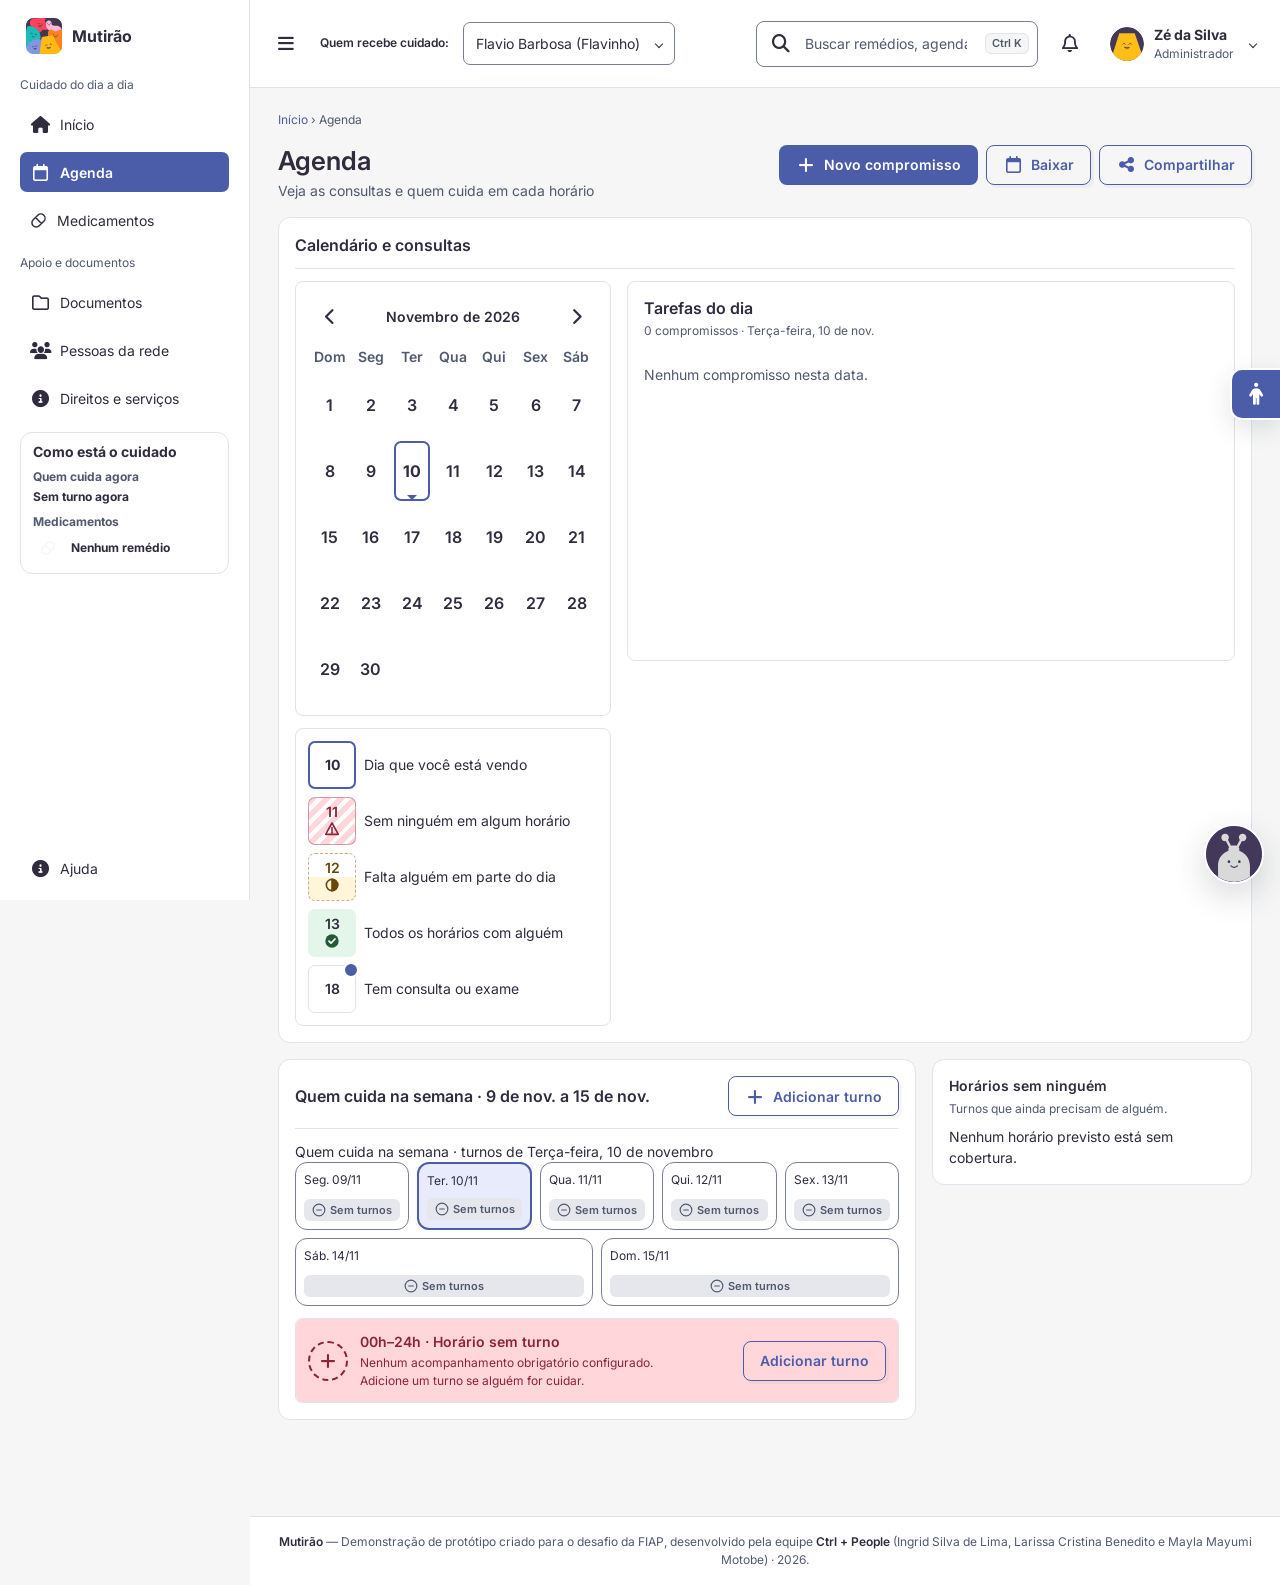
==== commit 8d5e4a30: "fix: aplica ajustes de entrega, contingência do PontoBOT e teste de integração" ====
--- a/agenda.html
+++ b/agenda.html
@@ -1,5 +1,5 @@
 <!doctype html>
-<html lang="pt-BR">
+<html lang="pt-BR" data-cuidado="carregando">
 
 <head>
   <meta charset="UTF-8" />
@@ -52,13 +52,15 @@
   </noscript>
   <link rel="stylesheet" href="https://cdnjs.cloudflare.com/ajax/libs/font-awesome/6.7.2/css/all.min.css"
     crossorigin="anonymous" referrerpolicy="no-referrer" />
-  <link rel="stylesheet" href="https://cdn.jsdelivr.net/npm/bootstrap-icons@1.11.3/font/bootstrap-icons.min.css" />
   <link rel="stylesheet" href="assets/css/variaveis.css" />
   <link rel="stylesheet" href="assets/css/style.css" />
   <link rel="stylesheet" href="assets/css/acessibilidade.css" />
   <link rel="stylesheet" href="assets/css/mvp-telas.css" />
   <link rel="stylesheet" href="assets/css/componentes.css" />
   <link rel="stylesheet" href="assets/css/agenda.css" />
+  <link rel="modulepreload" href="assets/js/estado-cuidado.mjs" />
+  <link rel="preload" href="assets/data/perfis-acompanhados.json" as="fetch" crossorigin="anonymous" data-base-cuidado />
+  <script src="assets/js/fotos.js" defer></script>
   <script src="assets/js/script.js" defer></script>
   <script src="assets/js/acessibilidade.js" defer></script>
   <script src="assets/js/nucleo-cuidado.js" defer></script>
@@ -71,7 +73,7 @@
     <button id="alternar-menu" class="botao-icone" aria-label="Abrir ou fechar o menu" aria-controls="barra-lateral"
       aria-expanded="true"><i class="fa-solid fa-bars" aria-hidden="true"></i></button>
     <span class="barra-topo__rotulo-pessoa">Quem recebe cuidado:</span>
-    <details class="seletor-pessoa">
+    <details class="seletor-pessoa" data-cuidado-acao inert>
       <summary>Pessoa acompanhada</summary>
       <div class="painel-flutuante"><span data-identidade-acompanhada>Pessoa acompanhada</span></div>
     </details>
@@ -93,9 +95,8 @@
         </section>
       </details>
       <details class="menu-perfil">
-        <summary aria-label="Menu do perfil de Zé da Silva"><img src="assets/media/mascotes/icone-mascote-cubado.svg"
-            alt=""><span><strong>Zé da
-              Silva</strong><small>Administrador</small></span></summary>
+        <summary aria-label="Menu do perfil"><img src="assets/media/icones/avatar-neutro.svg" data-avatar-pendente width="36" height="36"
+            alt=""><span><strong>Meu perfil</strong><small></small></span></summary>
         <div class="painel-flutuante"><a href="meu-perfil.html"><i class="fa-regular fa-user" aria-hidden="true"></i>Meu
             perfil</a><a href="configuracoes.html"><i class="fa-solid fa-gear"
               aria-hidden="true"></i>Configurações</a><button type="button" class="painel-flutuante__acao--sair"
@@ -110,27 +111,27 @@
       <span>Mutirão</span>
     </a>
     <a class="barra-lateral__perfil-mobile" href="meu-perfil.html">
-      <img src="assets/media/mascotes/icone-mascote-cubado.svg" alt="">
-      <span><strong>Zé da Silva</strong><small>Administrador · Meu perfil</small></span>
+      <img src="assets/media/icones/avatar-neutro.svg" data-avatar-pendente width="36" height="36" alt="">
+      <span><strong>Meu perfil</strong><small></small></span>
       <span aria-hidden="true">›</span>
     </a>
     <nav aria-label="Menu principal">
       <p>Cuidado do dia a dia</p>
       <a href="home.html"><i class="fa-solid fa-house" aria-hidden="true"></i>Início</a>
       <a href="agenda.html" aria-current="page"><i class="fa-regular fa-calendar" aria-hidden="true"></i>Agenda</a>
-      <a href="medicamentos.html"><i class="bi bi-capsule" aria-hidden="true"></i>Medicamentos</a>
+      <a href="medicamentos.html"><i class="icone-capsula" aria-hidden="true"></i>Medicamentos</a>
       <p>Apoio e documentos</p>
       <a href="documentos.html"><i class="fa-regular fa-folder" aria-hidden="true"></i>Documentos</a>
       <a href="pessoas.html"><i class="fa-solid fa-users" aria-hidden="true"></i>Pessoas da rede</a>
       <a href="direitos.html"><i class="fa-solid fa-circle-info" aria-hidden="true"></i>Direitos e serviços</a>
     </nav>
-    <section class="cartao-status" aria-labelledby="titulo-status">
+    <section class="cartao-status" data-cuidado-conteudo inert aria-busy="true" aria-labelledby="titulo-status">
       <h2 id="titulo-status">Como está o cuidado</h2>
       <h3>Quem cuida agora</h3>
       <div class="cartao-status__linha" data-status-turno><img src="assets/media/mascotes/icone-mascote-forma.svg"
           alt="" hidden><span><strong>Sem turno cadastrado</strong><small></small></span></div>
       <h3>Medicamentos</h3>
-      <div class="cartao-status__linha" data-status-medicamento><i class="bi bi-capsule"
+      <div class="cartao-status__linha" data-status-medicamento><i class="icone-capsula"
           aria-hidden="true"></i><span><strong>Nenhum remédio na rotina</strong><small></small></span></div>
     </section>
     <nav class="barra-lateral__suporte" aria-label="Ajuda e ajustes"><a class="barra-lateral__link--apenas-mobile"
@@ -139,7 +140,7 @@
         class="barra-lateral__link--apenas-mobile barra-lateral__link--sair" data-acao="sair"><i
           class="fa-solid fa-right-from-bracket" aria-hidden="true"></i>Sair</button></nav>
   </aside>
-  <main class="conteudo-pagina agenda" id="conteudo" data-pagina-mvp="agenda">
+  <main class="conteudo-pagina agenda" id="conteudo" tabindex="-1" data-pagina-mvp="agenda">
     <nav class="agenda__trilha" aria-label="Você está em"><a href="home.html">Início</a> <span
         aria-hidden="true">›</span> Agenda</nav>
     <header class="agenda__cabecalho">
@@ -148,16 +149,17 @@
         <p>Veja as consultas e quem cuida em cada horário</p>
       </div>
       <div class="agenda__acoes">
-        <button type="button" class="botao botao--primario" data-dialogo="dialogo-novo-compromisso"><i
+        <button data-cuidado-acao inert type="button" class="botao botao--primario" data-dialogo="dialogo-novo-compromisso"><i
             class="fa-solid fa-plus" aria-hidden="true"></i> Novo compromisso</button>
-        <button type="button" class="botao botao--secundario" data-dialogo="dialogo-exportar-agenda"><i
+        <button data-cuidado-acao inert type="button" class="botao botao--secundario" data-dialogo="dialogo-exportar-agenda"><i
             class="fa-regular fa-calendar" aria-hidden="true"></i> Baixar</button>
-        <button type="button" class="botao botao--secundario" data-dialogo="dialogo-compartilhar-agenda"><i
+        <button data-cuidado-acao inert type="button" class="botao botao--secundario" data-dialogo="dialogo-compartilhar-agenda"><i
             class="fa-solid fa-share-nodes" aria-hidden="true"></i> Compartilhar</button>
       </div>
     </header>
-
-    <section class="cartao agenda__painel">
+    <p class="cuidado-status-inicial" role="status" data-status-inicial-cuidado>Carregando dados do cuidado…</p>
+
+    <section data-cuidado-conteudo inert aria-busy="true" class="cartao agenda__painel">
       <h2>Calendário e consultas</h2>
       <div class="agenda__visao-geral">
         <div class="agenda__coluna-calendario">
@@ -222,7 +224,7 @@
       </div>
     </section>
 
-    <div class="agenda__inferior" id="escala">
+    <div data-cuidado-conteudo inert aria-busy="true" class="agenda__inferior" id="escala">
       <section class="cartao agenda__painel">
         <div class="agenda__painel-cabecalho">
           <h2 data-titulo-escala tabindex="-1">Quem cuida na semana · 9 a 15 nov.</h2>
@@ -443,20 +445,11 @@
   <nav class="barra-inferior" aria-label="Atalhos principais">
     <a href="home.html"><i class="fa-solid fa-house" aria-hidden="true"></i>Início</a>
     <a href="agenda.html" aria-current="page"><i class="fa-regular fa-calendar" aria-hidden="true"></i>Agenda</a>
-    <a href="medicamentos.html"><i class="bi bi-capsule" aria-hidden="true"></i>Medicamentos</a>
+    <a href="medicamentos.html"><i class="icone-capsula" aria-hidden="true"></i>Medicamentos</a>
     <button type="button" id="botao-mais" aria-controls="barra-lateral" aria-expanded="false"><i
         class="fa-solid fa-bars" aria-hidden="true"></i>Mais</button>
   </nav>
-  <!-- VLibras Widget -->
-  <script src="https://vlibras.gov.br/app/vlibras-plugin.js"></script>
-  <script>
-    if (window.VLibras?.Widget) new window.VLibras.Widget({
-      rootPath: 'https://vlibras.gov.br/app',
-      personalization: 'https://vlibras.gov.br/config/default_logo.json',
-      avatar: 'random',
-      position: 'R',
-    });
-  </script>
+  <script src="assets/js/vlibras.js" defer></script>
 </body>
 
 </html>
--- a/assets/css/style.css
+++ b/assets/css/style.css
@@ -12,9 +12,24 @@
 
 .pular-conteudo:focus-visible {
   top: var(--espaco-md);
-}
-
-:is(.fa-solid, .fa-regular, .fa-brands, .bi) {
+  outline: var(--anel-foco);
+  outline-offset: 2px;
+}
+
+#conteudo {
+  scroll-margin-top: calc(var(--altura-barra-superior) + var(--espaco-md));
+}
+
+#conteudo:focus {
+  outline: var(--anel-foco);
+  outline-offset: -4px;
+}
+
+#conteudo:focus:not(:focus-visible) {
+  outline: none;
+}
+
+:is(.fa-solid, .fa-regular, .fa-brands, .icone-capsula) {
   display: inline-flex;
   align-items: center;
   justify-content: center;
@@ -25,21 +40,17 @@
   flex: none;
 }
 
-.bi::before {
-  vertical-align: 0;
-}
-
-.barra-topo .botao-icone :is(.fa-solid, .fa-regular, .bi) {
+.barra-topo .botao-icone :is(.fa-solid, .fa-regular, .icone-capsula) {
   font-size: 1.125rem;
 }
 
-.barra-inferior :is(.fa-solid, .fa-regular, .bi) {
+.barra-inferior :is(.fa-solid, .fa-regular, .icone-capsula) {
   width: 22px;
   height: 22px;
   font-size: 1.125rem;
 }
 
-.cartao-status__linha :is(.fa-solid, .fa-regular, .bi) {
+.cartao-status__linha :is(.fa-solid, .fa-regular, .icone-capsula) {
   font-size: 1rem;
 }
 
@@ -1420,20 +1431,40 @@
 }
 
 .cuidado-status-inicial {
-  grid-column: 2 / -1;
-  margin: var(--espaco-lg);
-  padding: var(--espaco-lg);
+  color: var(--cor-neutra-media);
+  margin-block: 0 var(--espaco-md);
 }
 
 .cuidado-status-inicial button {
-  display: block;
-  margin-top: var(--espaco-md);
-}
-
-@media (max-width: 900px) {
-  .cuidado-status-inicial {
-    grid-column: 1 / -1;
-  }
+  margin-inline-start: var(--espaco-sm);
+}
+
+html[data-cuidado="carregando"] [data-cuidado-conteudo]:not([hidden]) {
+  position: relative;
+  visibility: hidden;
+}
+
+html[data-cuidado="carregando"] [data-cuidado-conteudo]:not([hidden])::after {
+  content: "";
+  position: absolute;
+  inset: 0;
+  visibility: visible;
+  pointer-events: none;
+  background: var(--cor-neutra-clara-02);
+  border-radius: var(--raio-md);
+}
+
+[data-cuidado-acao][inert] {
+  opacity: 0.65;
+}
+
+html[data-cuidado="erro"] [data-cuidado-conteudo] {
+  display: none;
+}
+
+img[data-avatar-pendente] {
+  background-color: var(--cor-neutra-clara-02);
+  object-position: -9999px -9999px !important;
 }
 
 .busca-topo:has(:focus-visible) {
--- a/assets/css/componentes.css
+++ b/assets/css/componentes.css
@@ -727,4 +727,23 @@
   .rodape-site {
     display: none;
   }
-}+}
+.icone-capsula {
+  display: inline-block;
+  inline-size: 1em;
+  block-size: 1em;
+  flex: none;
+  vertical-align: -0.125em;
+  background-color: currentColor;
+  mask: url("../media/icones/icone-capsula.svg") center / 1em 1em no-repeat;
+}
+
+.foto-upload-status {
+  color: var(--cor-neutra-media);
+  font-size: var(--texto-legenda);
+  margin-block: 0;
+}
+
+.foto-upload-status:empty {
+  display: none;
+}
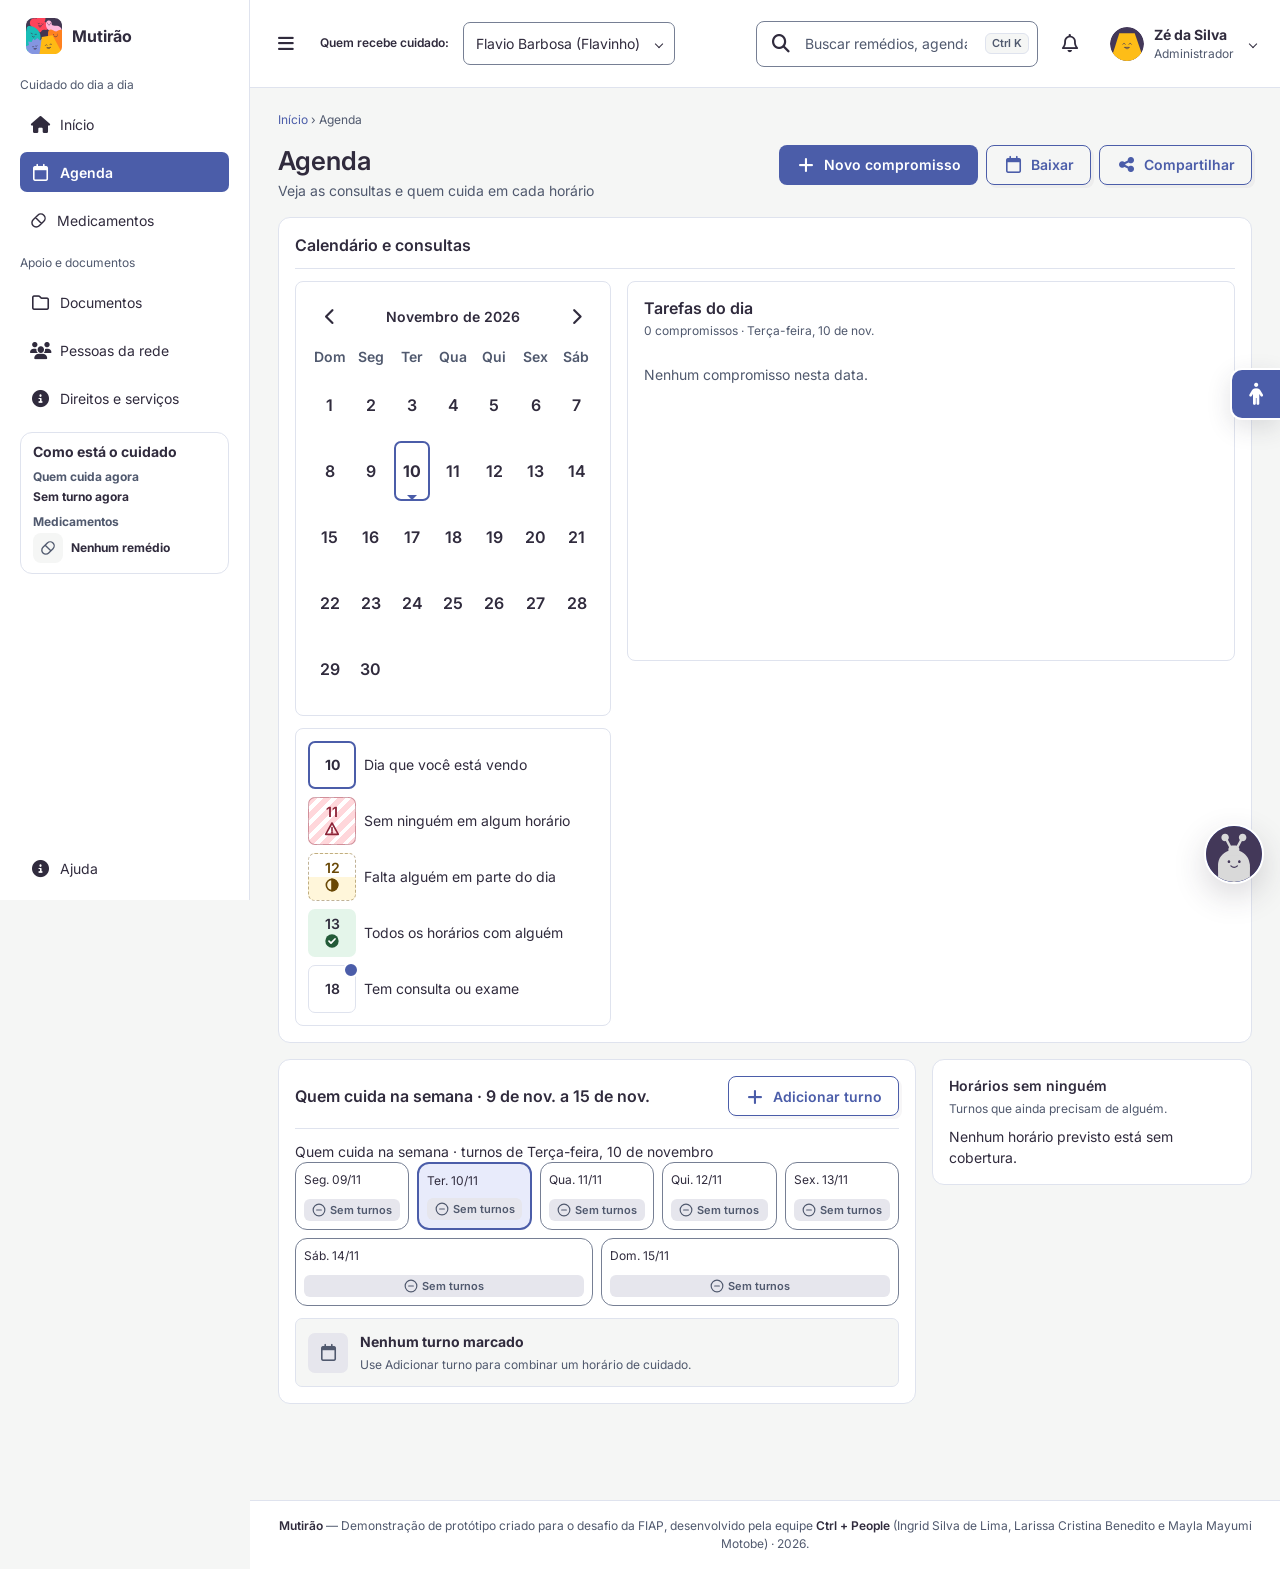
==== commit 62738b0b: "fix: ajusta fluxos da demonstração, ícones de cápsula e posição mobile do PontoBOT" ====
--- a/agenda.html
+++ b/agenda.html
@@ -359,17 +359,17 @@
       <p data-atribuir-contexto>Pessoa acompanhada</p>
       <form class="formulario-mvp" data-formulario-mvp="atribuir-turno">
         <label>Responsável
-          <select name="responsavel" data-opcoes-rede required>
+          <select name="responsavel" data-opcoes-rede data-excluir-usuario required>
             <option value="">Selecione uma pessoa</option>
           </select>
         </label>
         <div class="dialogo-mvp__aviso-caixa">
-          <strong>Antes de enviar</strong>
-          <span>O horário só fica com alguém depois que a pessoa aceitar.</span>
+          <strong>O que acontece com o pedido</strong>
+          <span>Ele fica pendente nesta aba. O horário continua aberto e nenhuma mensagem é enviada.</span>
         </div>
         <div class="dialogo-mvp__acoes">
           <button type="button" class="botao botao--secundario" data-voltar-cobrir>Voltar</button>
-          <button type="submit" class="botao botao--primario">Enviar pedido</button>
+          <button type="submit" class="botao botao--primario">Registrar pedido</button>
         </div>
       </form>
     </dialog>
--- a/assets/css/style.css
+++ b/assets/css/style.css
@@ -1231,6 +1231,10 @@
     padding: calc(var(--topbar-altura-atual, var(--altura-barra-superior)) + var(--espaco-lg)) var(--espaco-lg) calc(var(--espaco-xl) + 84px);
   }
 
+  body:has(.barra-inferior) ponto-bot:not([inline]) {
+    --chatbot-bottom: calc(var(--altura-barra-inferior-mobile) + var(--espaco-lg) + env(safe-area-inset-bottom));
+  }
+
   .grade-painel__col-8,
   .grade-painel__col-6,
   .grade-painel__col-4 {
--- a/assets/css/componentes.css
+++ b/assets/css/componentes.css
@@ -729,13 +729,21 @@
   }
 }
 .icone-capsula {
-  display: inline-block;
+  display: inline-grid;
+  place-items: center;
   inline-size: 1em;
   block-size: 1em;
   flex: none;
   vertical-align: -0.125em;
+}
+
+.icone-capsula::before {
+  content: "";
+  inline-size: 1em;
+  block-size: 1em;
   background-color: currentColor;
-  mask: url("../media/icones/icone-capsula.svg") center / 1em 1em no-repeat;
+  -webkit-mask: url("../media/icones/icone-capsula.svg") center / contain no-repeat;
+  mask: url("../media/icones/icone-capsula.svg") center / contain no-repeat;
 }
 
 .foto-upload-status {
--- a/assets/css/agenda.css
+++ b/assets/css/agenda.css
@@ -188,6 +188,8 @@
   min-height: 68px;
 }
 
+[data-aba-inicio="escala"][hidden],
+[data-adicionar-turno-cabecalho][hidden],
 .agenda__lacuna[hidden] {
   display: none;
 }
@@ -196,6 +198,32 @@
   margin: 0 calc(var(--espaco-lg) * -1) var(--espaco-md);
   padding: var(--espaco-md) var(--espaco-lg);
   border-radius: 0;
+}
+
+.agenda__escala-vazia {
+  display: flex;
+  align-items: center;
+  gap: var(--espaco-md);
+  padding: var(--espaco-md);
+  border-radius: var(--raio-md);
+  background: var(--cor-fundo-pagina);
+}
+
+.agenda__escala-vazia-icone {
+  display: grid;
+  flex: none;
+  min-width: 2.5rem;
+  min-height: 2.5rem;
+  place-items: center;
+  border-radius: var(--raio-md);
+  background: var(--cor-neutra-clara-04);
+  color: var(--cor-texto-secundario);
+}
+
+.agenda__escala-vazia p {
+  margin: var(--espaco-xs) 0 0;
+  color: var(--cor-texto-secundario);
+  font-size: var(--texto-legenda);
 }
 
 .agenda__lacuna>div {
@@ -545,7 +573,7 @@
   border-bottom: 0;
 }
 
-[data-turnos] > .painel__acoes {
+[data-turnos]>.painel__acoes {
   display: flex;
   flex-wrap: wrap;
   gap: var(--espaco-sm);
@@ -718,7 +746,8 @@
     grid-template-columns: minmax(0, 1fr);
   }
 }
-.agenda__painel .calendario-mensal__grade > span {
+
+.agenda__painel .calendario-mensal__grade>span {
   font-size: var(--texto-interface);
   font-weight: var(--peso-semibold);
 }
@@ -894,4 +923,4 @@
 
 html.acessibilidade--alto-contraste .calendario-mensal__selo-consulta {
   background: var(--cor-aviso-info-escuro);
-}
+}
